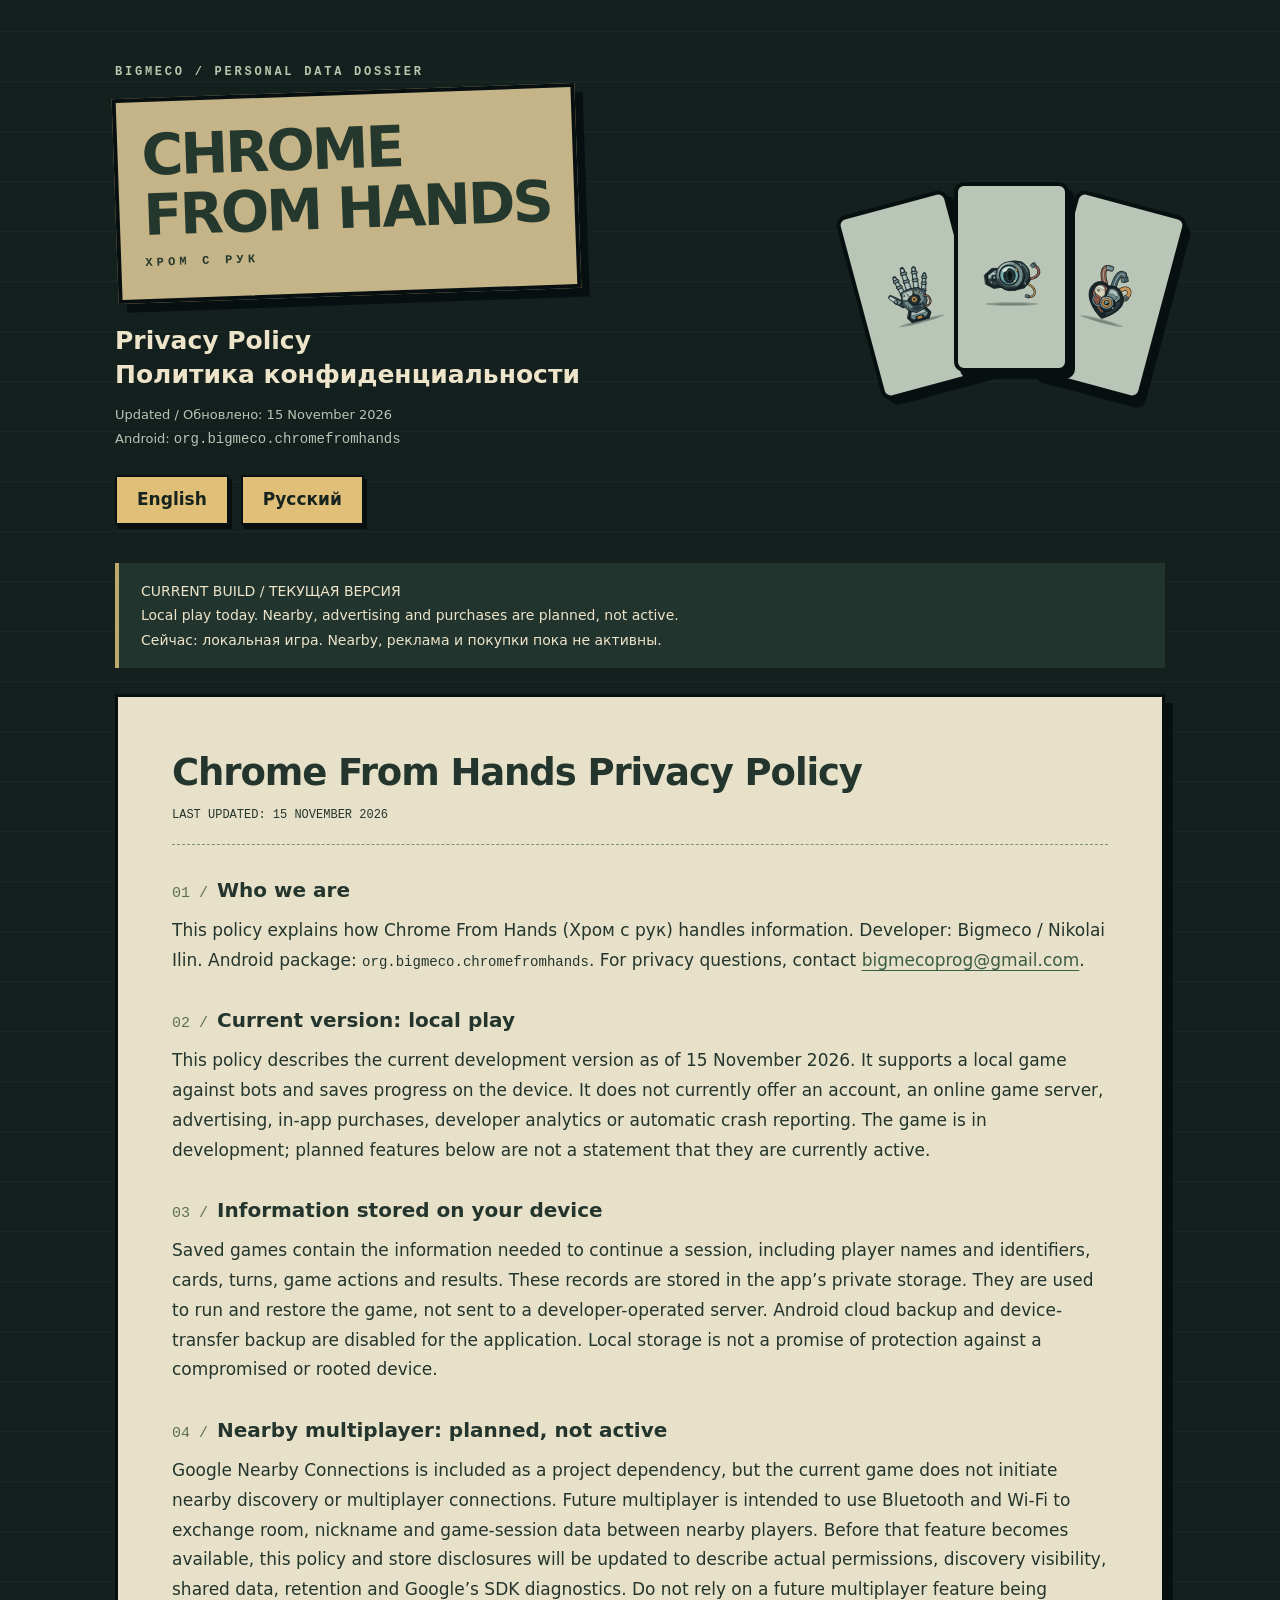
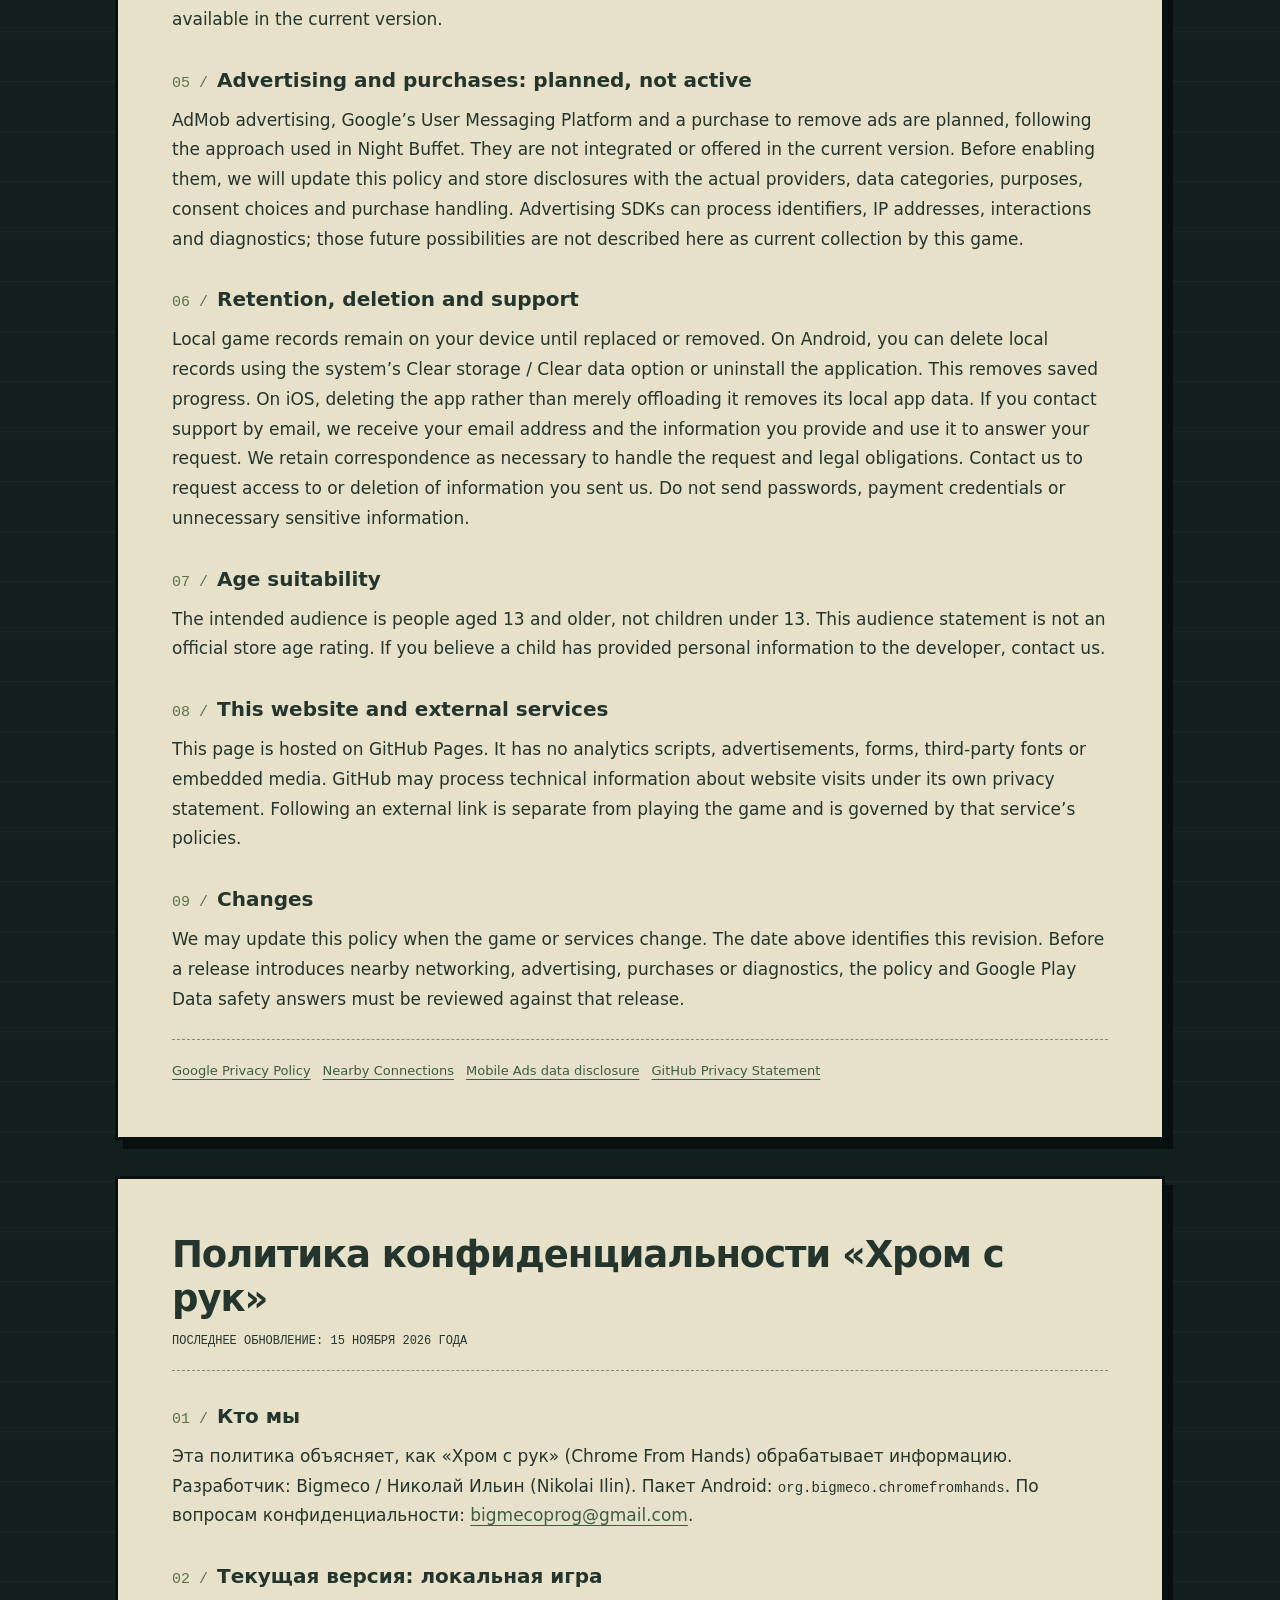
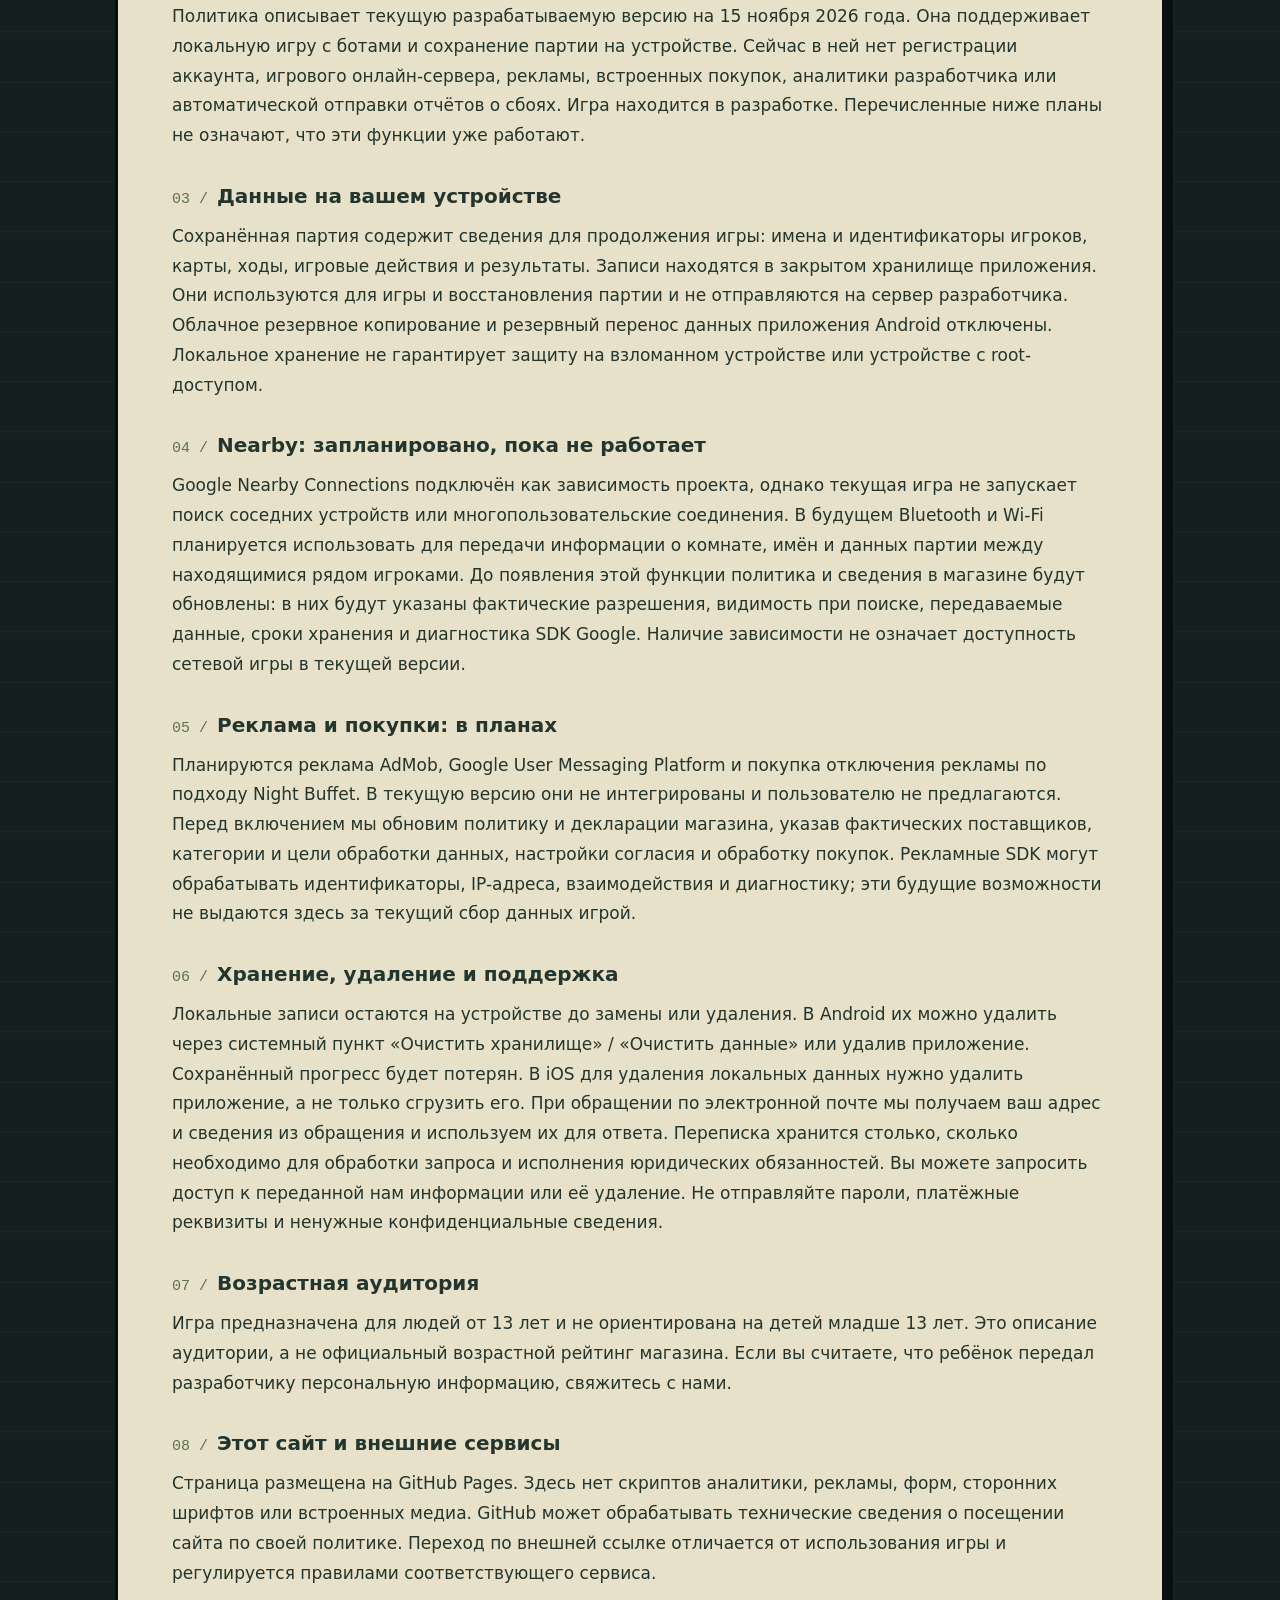
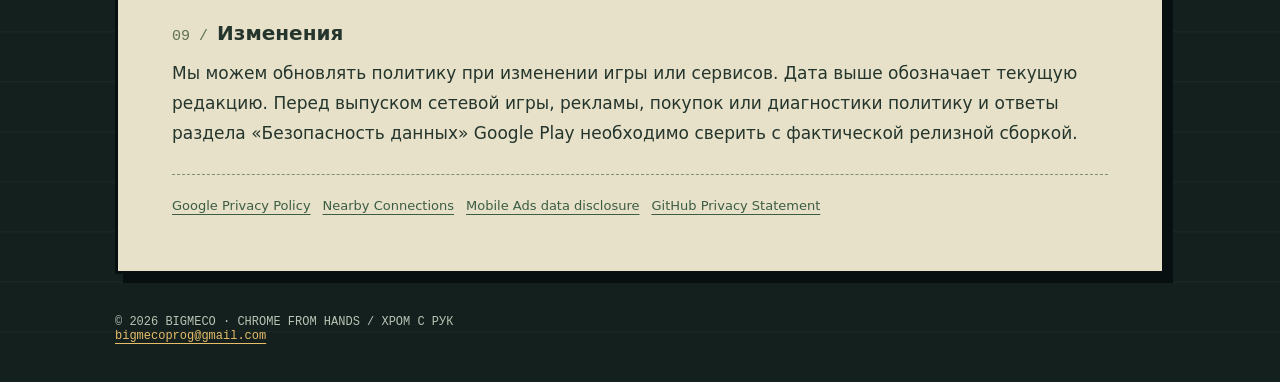
==== chrome-from-hands/index.html @ b14eed36 "Add Chrome From Hands bilingual privacy page for current local build" ====
<!doctype html><html lang="en"><meta charset="utf-8"><meta name="viewport" content="width=device-width, initial-scale=1"><title>Chrome From Hands · Privacy Policy</title><meta name="description" content="Privacy policy for Chrome From Hands / Хром с рук by Bigmeco. Local game data, planned services and privacy contact."><style>*{box-sizing:border-box}html{scroll-behavior:smooth}body{margin:0;background:#14201e;color:#ede4c9;font:17px/1.75 system-ui,sans-serif;background-image:repeating-linear-gradient(0deg,transparent 0 48px,#b8c6b209 49px 50px)}a{color:#e7bd69;text-underline-offset:4px}a:focus-visible{outline:3px solid #e7bd69;outline-offset:5px}header,main,footer{width:min(1050px,calc(100% - 40px));margin:auto}header{padding:65px 0 38px;display:grid;grid-template-columns:1fr 290px;gap:24px;align-items:center}.kicker{font:700 12px monospace;letter-spacing:.23em;color:#b8c7ad}.sign{display:inline-block;background:#c4b487;color:#25382d;border:4px solid #080f10;box-shadow:8px 9px 0 #080f10;transform:rotate(-2deg);padding:24px;margin:12px 0 28px}.sign strong{font-size:clamp(30px,5vw,57px);line-height:1.05;letter-spacing:-.05em;display:block}.sign span{font:700 12px monospace;letter-spacing:.35em}h1{font-size:25px;line-height:1.35;margin:0}header p{font-size:13px;color:#b9c3b5}.art{display:flex;align-items:center;height:230px}.art img{width:115px;height:190px;background:#b9c5b6;border:4px solid #080f10;border-radius:10px;padding:12px;box-shadow:6px 7px #080f10;margin-left:-18px}.art img:first-child{transform:rotate(-15deg)}.art img:nth-child(2){transform:translateY(-18px);z-index:1}.art img:last-child{transform:rotate(15deg)}nav{display:flex;gap:12px;margin-top:24px}nav a{background:#e0bf78;color:#17231e;border:2px solid #080f10;box-shadow:3px 4px #080f10;padding:8px 20px;text-decoration:none;font-weight:750;min-height:46px}.notice{border-left:4px solid #c0a96c;background:#22342e;padding:16px 22px;margin-bottom:26px;font-size:14px}article{background:#e8e1c9;color:#23352c;padding:clamp(24px,5vw,54px);border:3px solid #080f10;box-shadow:8px 9px #080f10;margin:0 0 36px;scroll-margin-top:24px;counter-reset:sec}article a{color:#3b5d43}h2{font-size:clamp(25px,4vw,37px);line-height:1.2;margin:0 0 12px;letter-spacing:-.03em}h3{font-size:20px;line-height:1.35;margin:32px 0 12px}h3:before{counter-increment:sec;content:counter(sec,decimal-leading-zero) ' / ';font:15px monospace;color:#5d714f}p{margin:12px 0}.date{font:12px monospace;text-transform:uppercase;border-bottom:1px dashed #809077;padding-bottom:22px}code{overflow-wrap:anywhere;font-size:14px}.links{margin:25px 0 0;padding-top:20px;border-top:1px dashed #809077;display:flex;gap:12px;flex-wrap:wrap;font-size:13px}footer{padding:5px 0 38px;font:12px monospace;color:#b9c3b5}.skip{position:absolute;top:-100px}.skip:focus{top:10px;background:#14201e;padding:12px;z-index:9}@media(max-width:700px){header{grid-template-columns:1fr;padding-top:28px;gap:0}.art{display:none}header,main,footer{width:calc(100% - 30px)}.sign{padding:20px;max-width:95%}.sign strong{font-size:36px}article{padding:25px 22px;box-shadow:5px 6px #080f10}body{font-size:16px}h1{font-size:22px}.notice{padding:15px}nav{margin-bottom:4px}}@media(prefers-reduced-motion:reduce){html{scroll-behavior:auto}}@media print{body,article{background:white;color:black}header{display:block}.art,nav,.skip,.notice{display:none}.sign{transform:none;box-shadow:none;background:white}article{box-shadow:none;border:0;padding:0}a{color:black}}</style><body><a class="skip" href="#en">Skip to policy / К политике</a><header><div><div class="kicker">BIGMECO / PERSONAL DATA DOSSIER</div><div class="sign"><strong>CHROME<br>FROM HANDS</strong><span>ХРОМ С РУК</span></div><h1>Privacy Policy<br><span lang="ru">Политика конфиденциальности</span></h1><p>Updated / Обновлено: 15 November 2026<br>Android: <code>org.bigmeco.chromefromhands</code></p><nav aria-label="Languages"><a href="#en" lang="en">English</a><a href="#ru" lang="ru">Русский</a></nav></div><div class="art" aria-hidden="true"><img src="assets/black_eyed.svg" alt=""><img src="assets/blue.svg" alt=""><img src="assets/red.svg" alt=""></div></header><main><aside class="notice">CURRENT BUILD / ТЕКУЩАЯ ВЕРСИЯ<br>Local play today. Nearby, advertising and purchases are planned, not active.<br><span lang="ru">Сейчас: локальная игра. Nearby, реклама и покупки пока не активны.</span></aside><article id="en" lang="en"><h2>Chrome From Hands Privacy Policy</h2><p class="date">Last updated: 15 November 2026</p><section><h3>Who we are</h3><p>This policy explains how Chrome From Hands (Хром с рук) handles information. Developer: Bigmeco / Nikolai Ilin. Android package: <code>org.bigmeco.chromefromhands</code>. For privacy questions, contact <a href="mailto:bigmecoprog@gmail.com">bigmecoprog@gmail.com</a>.</p></section><section><h3>Current version: local play</h3><p>This policy describes the current development version as of 15 November 2026. It supports a local game against bots and saves progress on the device. It does not currently offer an account, an online game server, advertising, in-app purchases, developer analytics or automatic crash reporting. The game is in development; planned features below are not a statement that they are currently active.</p></section><section><h3>Information stored on your device</h3><p>Saved games contain the information needed to continue a session, including player names and identifiers, cards, turns, game actions and results. These records are stored in the app’s private storage. They are used to run and restore the game, not sent to a developer-operated server. Android cloud backup and device-transfer backup are disabled for the application. Local storage is not a promise of protection against a compromised or rooted device.</p></section><section><h3>Nearby multiplayer: planned, not active</h3><p>Google Nearby Connections is included as a project dependency, but the current game does not initiate nearby discovery or multiplayer connections. Future multiplayer is intended to use Bluetooth and Wi-Fi to exchange room, nickname and game-session data between nearby players. Before that feature becomes available, this policy and store disclosures will be updated to describe actual permissions, discovery visibility, shared data, retention and Google’s SDK diagnostics. Do not rely on a future multiplayer feature being available in the current version.</p></section><section><h3>Advertising and purchases: planned, not active</h3><p>AdMob advertising, Google’s User Messaging Platform and a purchase to remove ads are planned, following the approach used in Night Buffet. They are not integrated or offered in the current version. Before enabling them, we will update this policy and store disclosures with the actual providers, data categories, purposes, consent choices and purchase handling. Advertising SDKs can process identifiers, IP addresses, interactions and diagnostics; those future possibilities are not described here as current collection by this game.</p></section><section><h3>Retention, deletion and support</h3><p>Local game records remain on your device until replaced or removed. On Android, you can delete local records using the system’s Clear storage / Clear data option or uninstall the application. This removes saved progress. On iOS, deleting the app rather than merely offloading it removes its local app data. If you contact support by email, we receive your email address and the information you provide and use it to answer your request. We retain correspondence as necessary to handle the request and legal obligations. Contact us to request access to or deletion of information you sent us. Do not send passwords, payment credentials or unnecessary sensitive information.</p></section><section><h3>Age suitability</h3><p>The intended audience is people aged 13 and older, not children under 13. This audience statement is not an official store age rating. If you believe a child has provided personal information to the developer, contact us.</p></section><section><h3>This website and external services</h3><p>This page is hosted on GitHub Pages. It has no analytics scripts, advertisements, forms, third-party fonts or embedded media. GitHub may process technical information about website visits under its own privacy statement. Following an external link is separate from playing the game and is governed by that service’s policies.</p></section><section><h3>Changes</h3><p>We may update this policy when the game or services change. The date above identifies this revision. Before a release introduces nearby networking, advertising, purchases or diagnostics, the policy and Google Play Data safety answers must be reviewed against that release.</p></section><div class="links"><a href="https://policies.google.com/privacy">Google Privacy Policy</a><a href="https://developers.google.com/nearby/connections/overview">Nearby Connections</a><a href="https://developers.google.com/admob/android/privacy/play-data-disclosure">Mobile Ads data disclosure</a><a href="https://docs.github.com/en/site-policy/privacy-policies/github-general-privacy-statement">GitHub Privacy Statement</a></div></article><article id="ru" lang="ru"><h2>Политика конфиденциальности «Хром с рук»</h2><p class="date">Последнее обновление: 15 ноября 2026 года</p><section><h3>Кто мы</h3><p>Эта политика объясняет, как «Хром с рук» (Chrome From Hands) обрабатывает информацию. Разработчик: Bigmeco / Николай Ильин (Nikolai Ilin). Пакет Android: <code>org.bigmeco.chromefromhands</code>. По вопросам конфиденциальности: <a href="mailto:bigmecoprog@gmail.com">bigmecoprog@gmail.com</a>.</p></section><section><h3>Текущая версия: локальная игра</h3><p>Политика описывает текущую разрабатываемую версию на 15 ноября 2026 года. Она поддерживает локальную игру с ботами и сохранение партии на устройстве. Сейчас в ней нет регистрации аккаунта, игрового онлайн-сервера, рекламы, встроенных покупок, аналитики разработчика или автоматической отправки отчётов о сбоях. Игра находится в разработке. Перечисленные ниже планы не означают, что эти функции уже работают.</p></section><section><h3>Данные на вашем устройстве</h3><p>Сохранённая партия содержит сведения для продолжения игры: имена и идентификаторы игроков, карты, ходы, игровые действия и результаты. Записи находятся в закрытом хранилище приложения. Они используются для игры и восстановления партии и не отправляются на сервер разработчика. Облачное резервное копирование и резервный перенос данных приложения Android отключены. Локальное хранение не гарантирует защиту на взломанном устройстве или устройстве с root-доступом.</p></section><section><h3>Nearby: запланировано, пока не работает</h3><p>Google Nearby Connections подключён как зависимость проекта, однако текущая игра не запускает поиск соседних устройств или многопользовательские соединения. В будущем Bluetooth и Wi-Fi планируется использовать для передачи информации о комнате, имён и данных партии между находящимися рядом игроками. До появления этой функции политика и сведения в магазине будут обновлены: в них будут указаны фактические разрешения, видимость при поиске, передаваемые данные, сроки хранения и диагностика SDK Google. Наличие зависимости не означает доступность сетевой игры в текущей версии.</p></section><section><h3>Реклама и покупки: в планах</h3><p>Планируются реклама AdMob, Google User Messaging Platform и покупка отключения рекламы по подходу Night Buffet. В текущую версию они не интегрированы и пользователю не предлагаются. Перед включением мы обновим политику и декларации магазина, указав фактических поставщиков, категории и цели обработки данных, настройки согласия и обработку покупок. Рекламные SDK могут обрабатывать идентификаторы, IP-адреса, взаимодействия и диагностику; эти будущие возможности не выдаются здесь за текущий сбор данных игрой.</p></section><section><h3>Хранение, удаление и поддержка</h3><p>Локальные записи остаются на устройстве до замены или удаления. В Android их можно удалить через системный пункт «Очистить хранилище» / «Очистить данные» или удалив приложение. Сохранённый прогресс будет потерян. В iOS для удаления локальных данных нужно удалить приложение, а не только сгрузить его. При обращении по электронной почте мы получаем ваш адрес и сведения из обращения и используем их для ответа. Переписка хранится столько, сколько необходимо для обработки запроса и исполнения юридических обязанностей. Вы можете запросить доступ к переданной нам информации или её удаление. Не отправляйте пароли, платёжные реквизиты и ненужные конфиденциальные сведения.</p></section><section><h3>Возрастная аудитория</h3><p>Игра предназначена для людей от 13 лет и не ориентирована на детей младше 13 лет. Это описание аудитории, а не официальный возрастной рейтинг магазина. Если вы считаете, что ребёнок передал разработчику персональную информацию, свяжитесь с нами.</p></section><section><h3>Этот сайт и внешние сервисы</h3><p>Страница размещена на GitHub Pages. Здесь нет скриптов аналитики, рекламы, форм, сторонних шрифтов или встроенных медиа. GitHub может обрабатывать технические сведения о посещении сайта по своей политике. Переход по внешней ссылке отличается от использования игры и регулируется правилами соответствующего сервиса.</p></section><section><h3>Изменения</h3><p>Мы можем обновлять политику при изменении игры или сервисов. Дата выше обозначает текущую редакцию. Перед выпуском сетевой игры, рекламы, покупок или диагностики политику и ответы раздела «Безопасность данных» Google Play необходимо сверить с фактической релизной сборкой.</p></section><div class="links"><a href="https://policies.google.com/privacy">Google Privacy Policy</a><a href="https://developers.google.com/nearby/connections/overview">Nearby Connections</a><a href="https://developers.google.com/admob/android/privacy/play-data-disclosure">Mobile Ads data disclosure</a><a href="https://docs.github.com/en/site-policy/privacy-policies/github-general-privacy-statement">GitHub Privacy Statement</a></div></article></main><footer>© 2026 BIGMECO · CHROME FROM HANDS / ХРОМ С РУК<br><a href="mailto:bigmecoprog@gmail.com">bigmecoprog@gmail.com</a></footer></body></html>
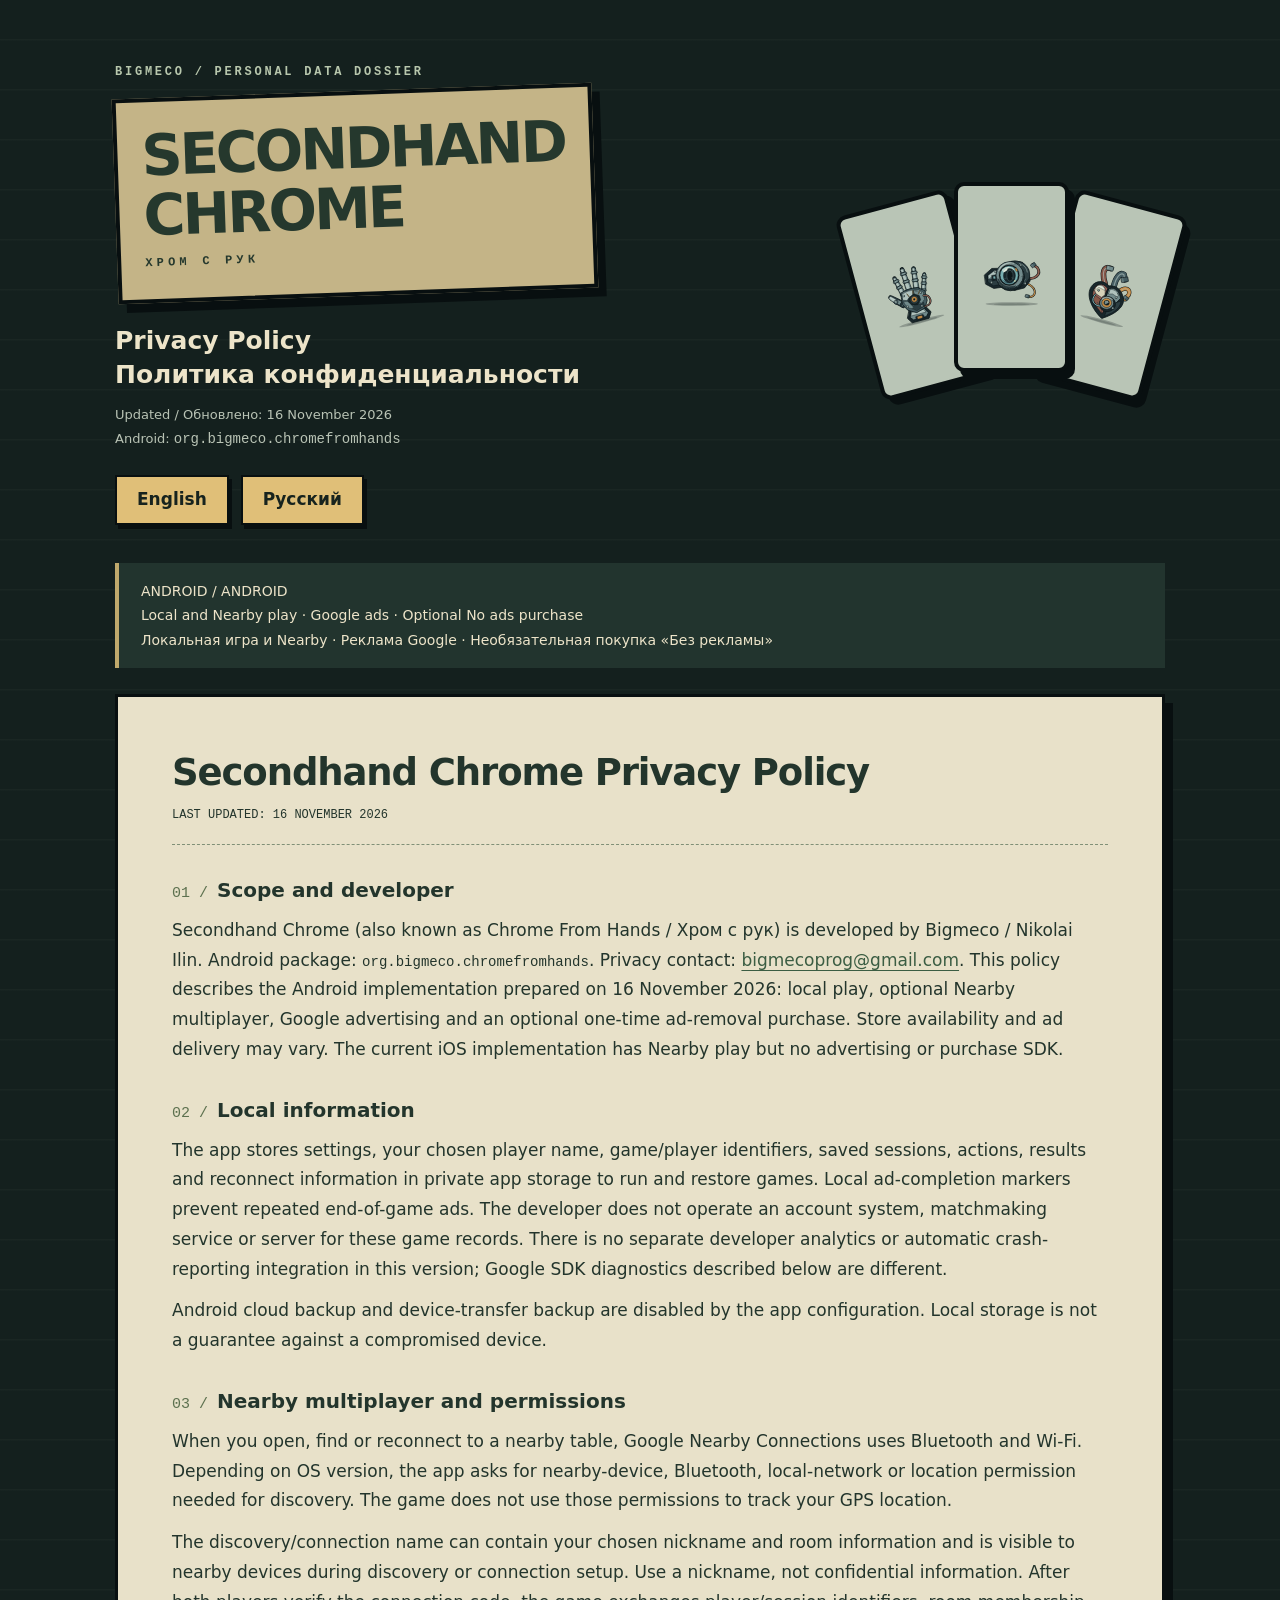
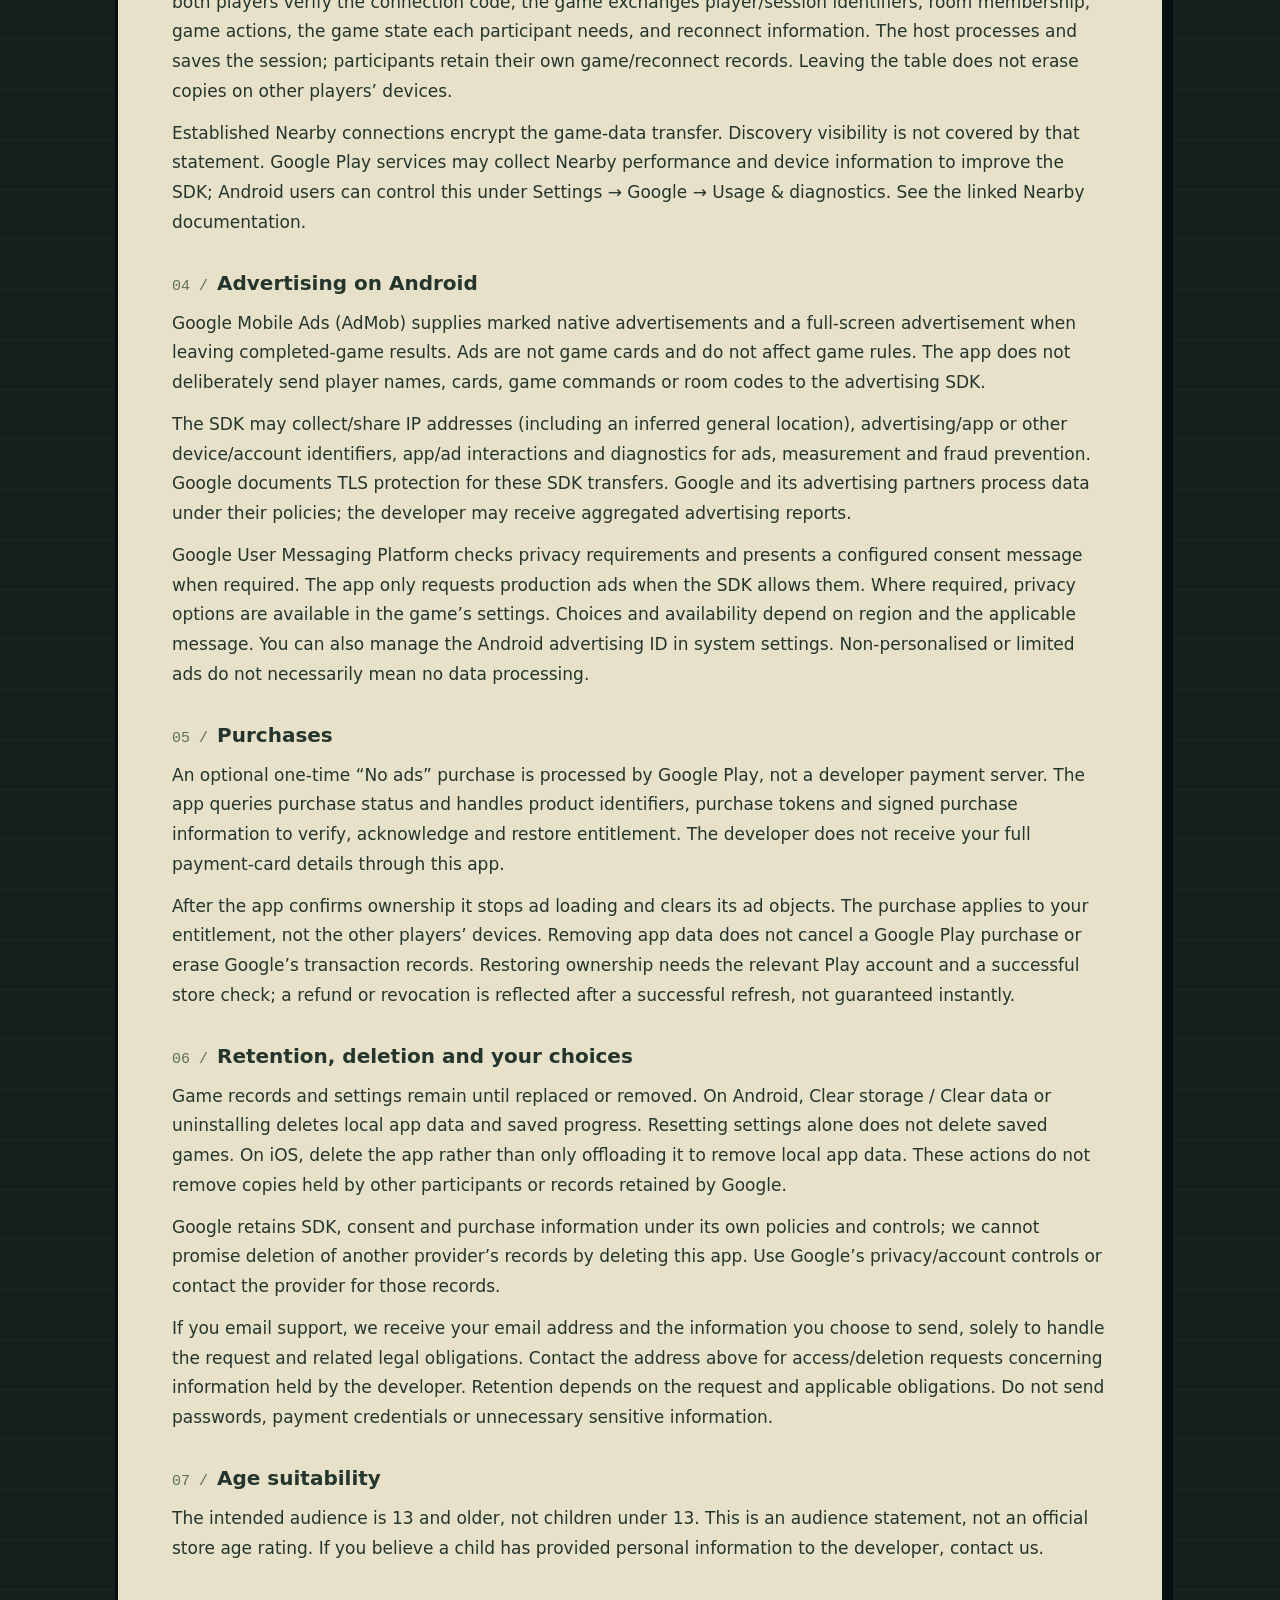
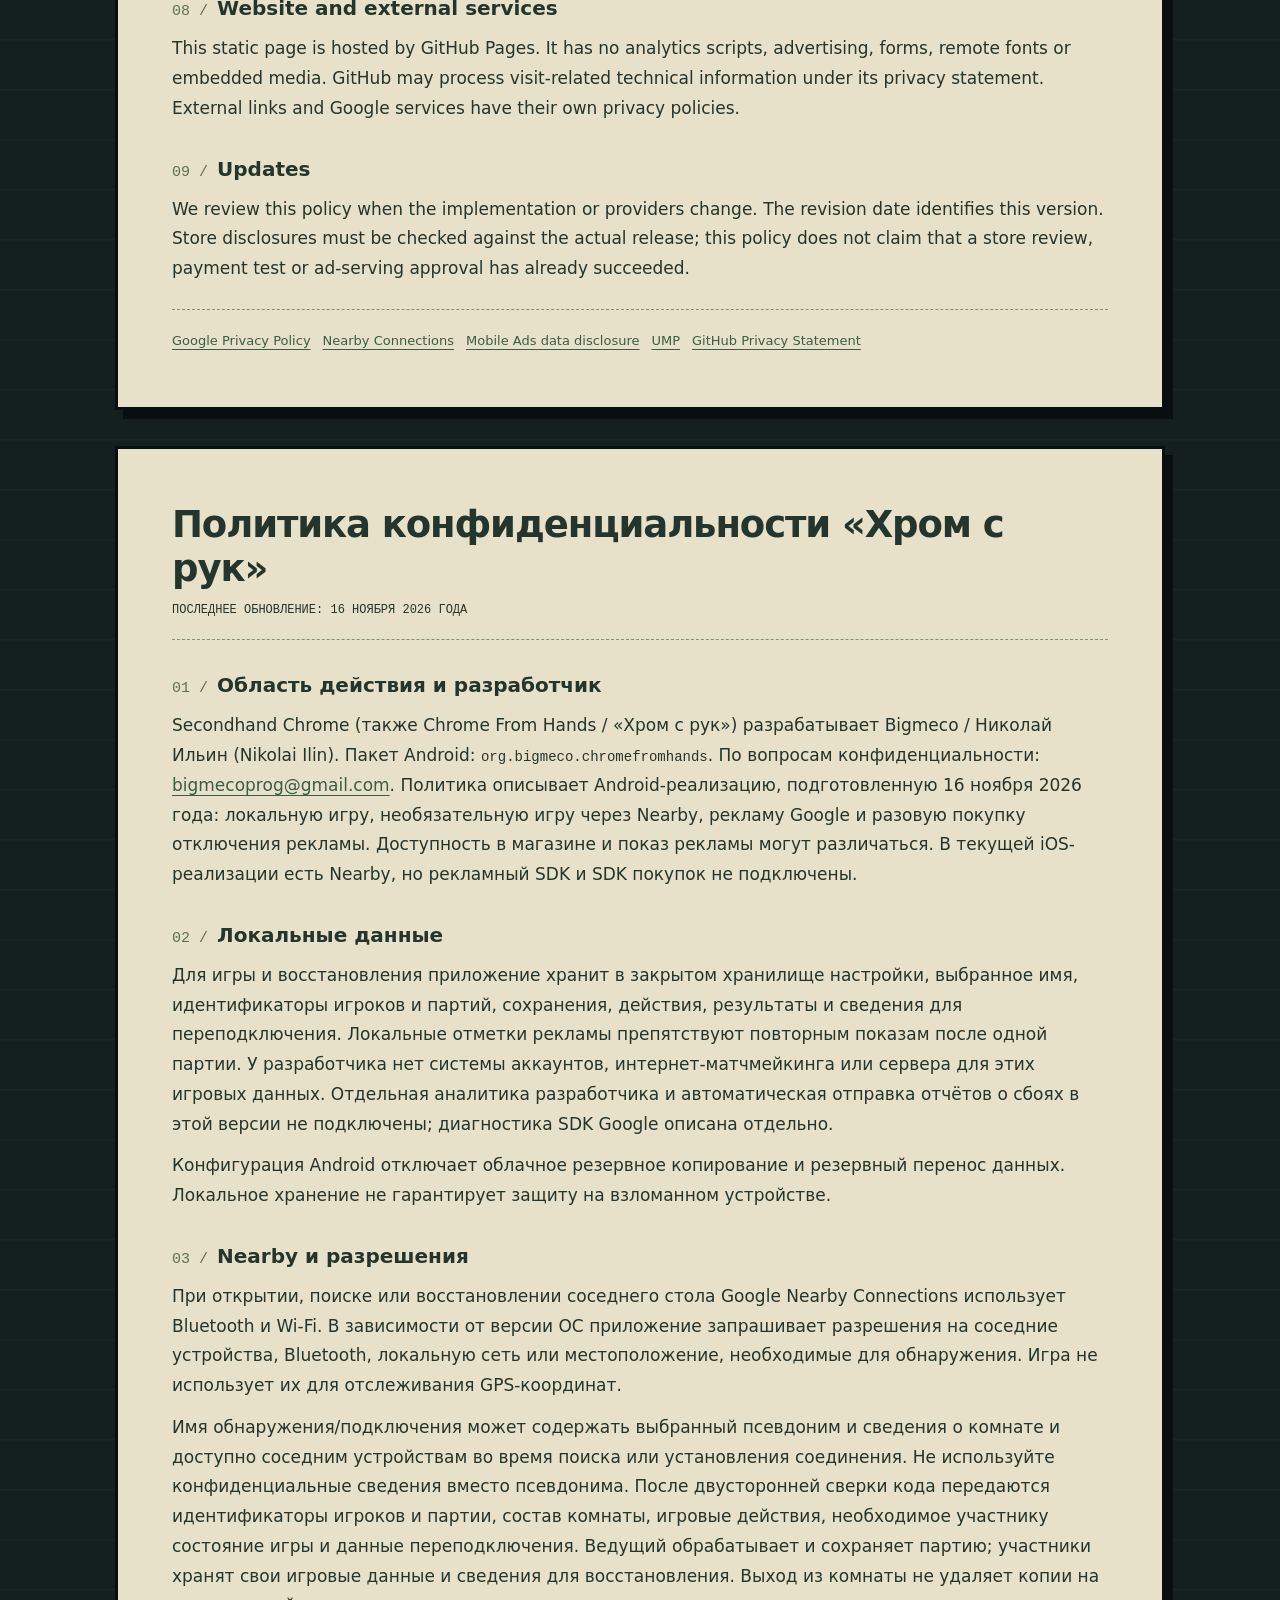
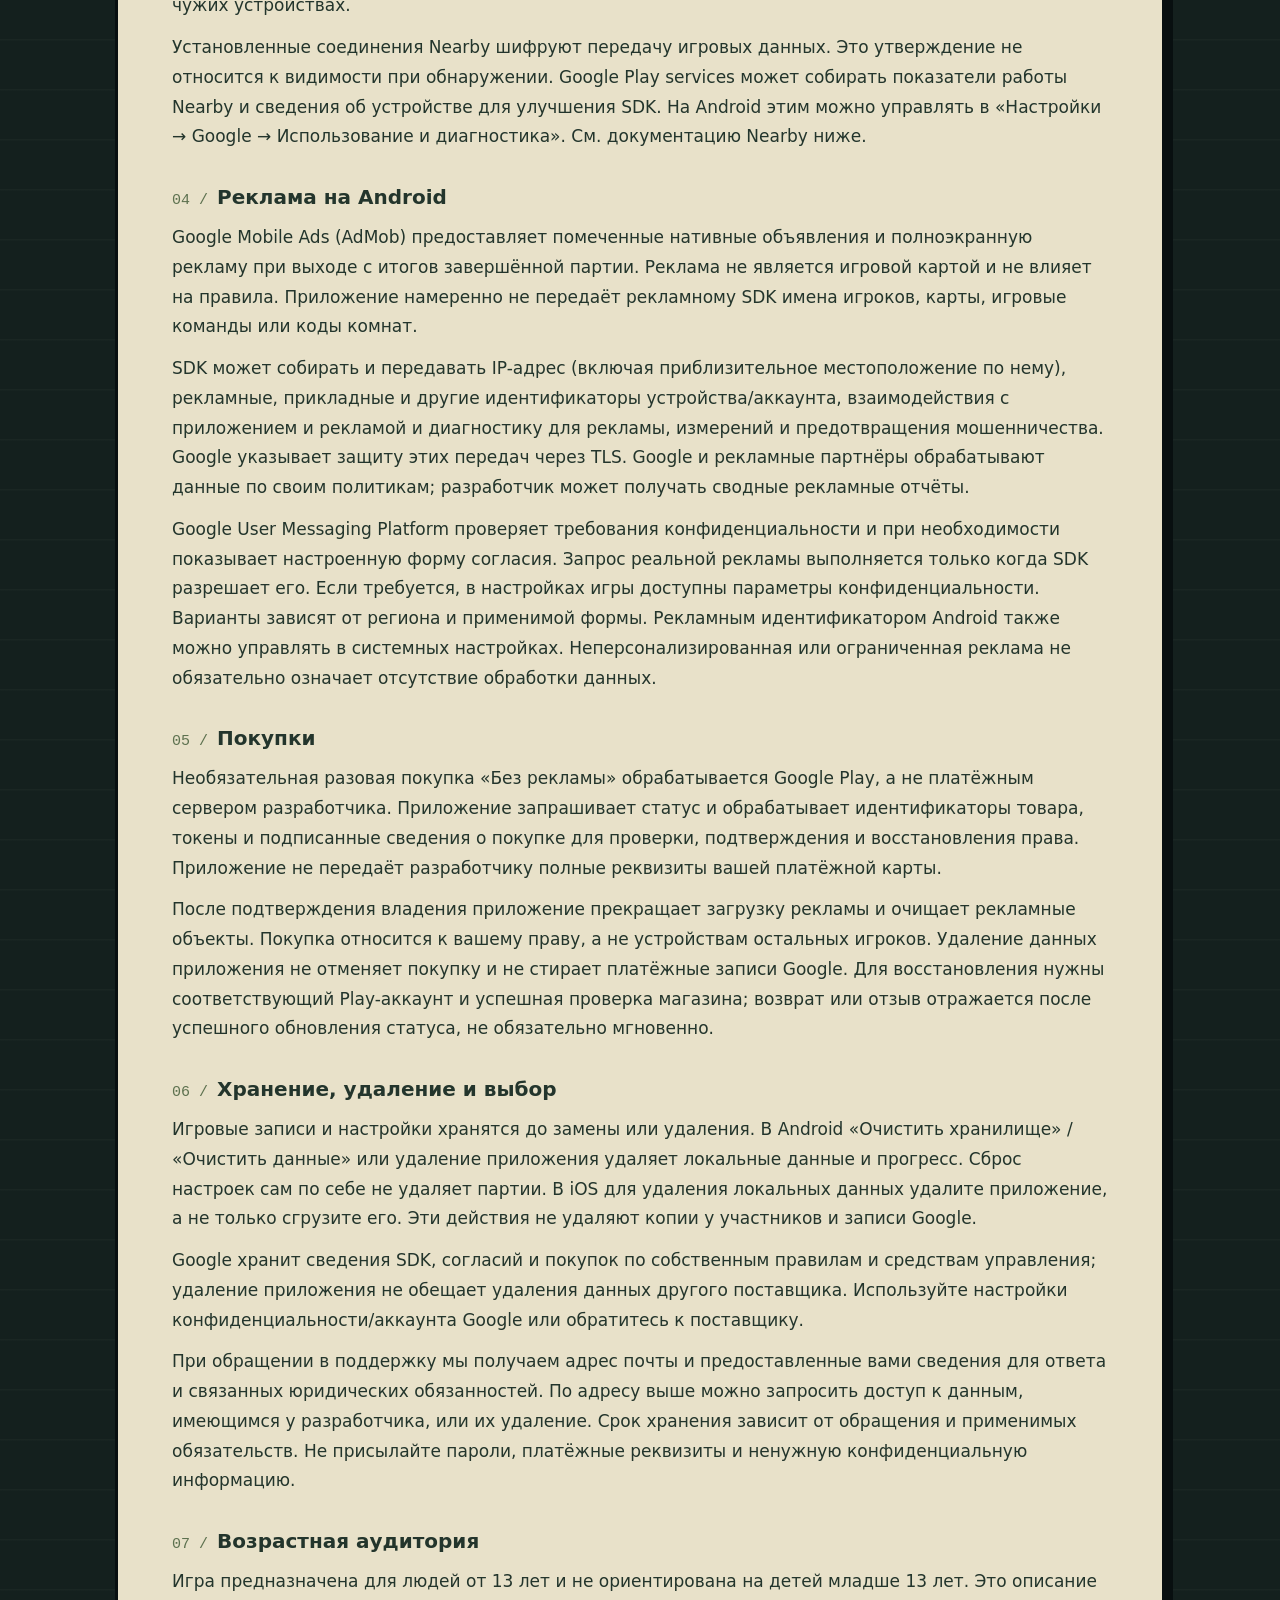
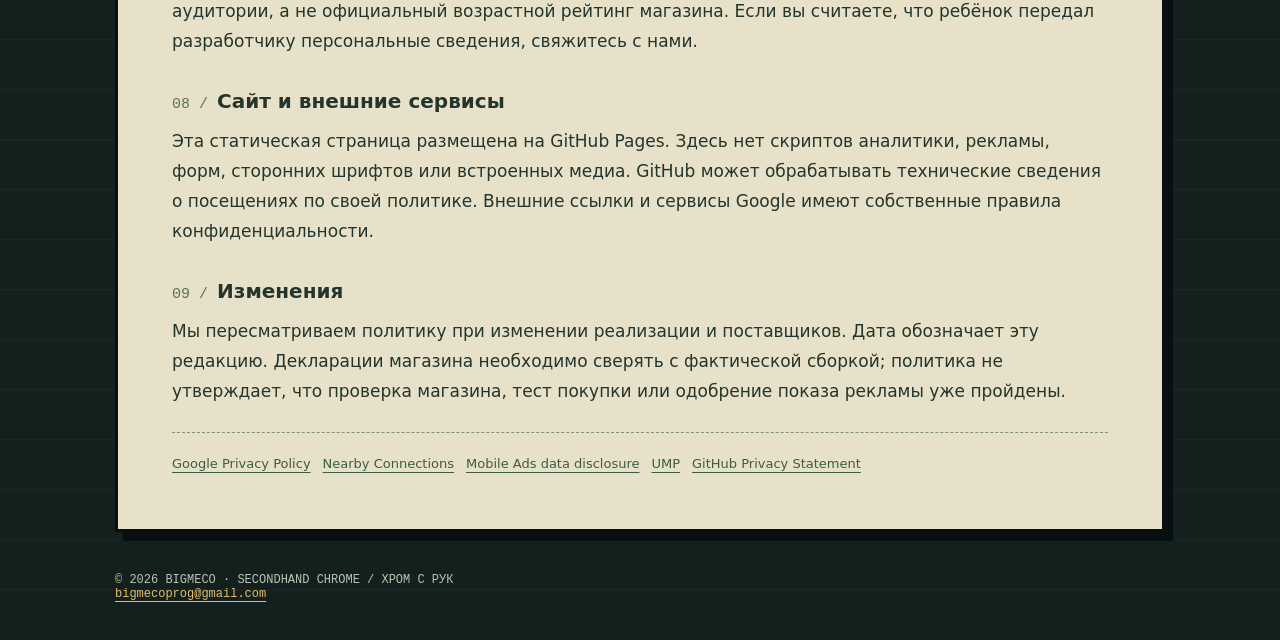
==== commit 3faa9658: "Update Secondhand Chrome privacy policy for Nearby, Ads and Play Billing" ====
--- a/chrome-from-hands/index.html
+++ b/chrome-from-hands/index.html
@@ -1 +1 @@
-<!doctype html><html lang="en"><meta charset="utf-8"><meta name="viewport" content="width=device-width, initial-scale=1"><title>Chrome From Hands · Privacy Policy</title><meta name="description" content="Privacy policy for Chrome From Hands / Хром с рук by Bigmeco. Local game data, planned services and privacy contact."><style>*{box-sizing:border-box}html{scroll-behavior:smooth}body{margin:0;background:#14201e;color:#ede4c9;font:17px/1.75 system-ui,sans-serif;background-image:repeating-linear-gradient(0deg,transparent 0 48px,#b8c6b209 49px 50px)}a{color:#e7bd69;text-underline-offset:4px}a:focus-visible{outline:3px solid #e7bd69;outline-offset:5px}header,main,footer{width:min(1050px,calc(100% - 40px));margin:auto}header{padding:65px 0 38px;display:grid;grid-template-columns:1fr 290px;gap:24px;align-items:center}.kicker{font:700 12px monospace;letter-spacing:.23em;color:#b8c7ad}.sign{display:inline-block;background:#c4b487;color:#25382d;border:4px solid #080f10;box-shadow:8px 9px 0 #080f10;transform:rotate(-2deg);padding:24px;margin:12px 0 28px}.sign strong{font-size:clamp(30px,5vw,57px);line-height:1.05;letter-spacing:-.05em;display:block}.sign span{font:700 12px monospace;letter-spacing:.35em}h1{font-size:25px;line-height:1.35;margin:0}header p{font-size:13px;color:#b9c3b5}.art{display:flex;align-items:center;height:230px}.art img{width:115px;height:190px;background:#b9c5b6;border:4px solid #080f10;border-radius:10px;padding:12px;box-shadow:6px 7px #080f10;margin-left:-18px}.art img:first-child{transform:rotate(-15deg)}.art img:nth-child(2){transform:translateY(-18px);z-index:1}.art img:last-child{transform:rotate(15deg)}nav{display:flex;gap:12px;margin-top:24px}nav a{background:#e0bf78;color:#17231e;border:2px solid #080f10;box-shadow:3px 4px #080f10;padding:8px 20px;text-decoration:none;font-weight:750;min-height:46px}.notice{border-left:4px solid #c0a96c;background:#22342e;padding:16px 22px;margin-bottom:26px;font-size:14px}article{background:#e8e1c9;color:#23352c;padding:clamp(24px,5vw,54px);border:3px solid #080f10;box-shadow:8px 9px #080f10;margin:0 0 36px;scroll-margin-top:24px;counter-reset:sec}article a{color:#3b5d43}h2{font-size:clamp(25px,4vw,37px);line-height:1.2;margin:0 0 12px;letter-spacing:-.03em}h3{font-size:20px;line-height:1.35;margin:32px 0 12px}h3:before{counter-increment:sec;content:counter(sec,decimal-leading-zero) ' / ';font:15px monospace;color:#5d714f}p{margin:12px 0}.date{font:12px monospace;text-transform:uppercase;border-bottom:1px dashed #809077;padding-bottom:22px}code{overflow-wrap:anywhere;font-size:14px}.links{margin:25px 0 0;padding-top:20px;border-top:1px dashed #809077;display:flex;gap:12px;flex-wrap:wrap;font-size:13px}footer{padding:5px 0 38px;font:12px monospace;color:#b9c3b5}.skip{position:absolute;top:-100px}.skip:focus{top:10px;background:#14201e;padding:12px;z-index:9}@media(max-width:700px){header{grid-template-columns:1fr;padding-top:28px;gap:0}.art{display:none}header,main,footer{width:calc(100% - 30px)}.sign{padding:20px;max-width:95%}.sign strong{font-size:36px}article{padding:25px 22px;box-shadow:5px 6px #080f10}body{font-size:16px}h1{font-size:22px}.notice{padding:15px}nav{margin-bottom:4px}}@media(prefers-reduced-motion:reduce){html{scroll-behavior:auto}}@media print{body,article{background:white;color:black}header{display:block}.art,nav,.skip,.notice{display:none}.sign{transform:none;box-shadow:none;background:white}article{box-shadow:none;border:0;padding:0}a{color:black}}</style><body><a class="skip" href="#en">Skip to policy / К политике</a><header><div><div class="kicker">BIGMECO / PERSONAL DATA DOSSIER</div><div class="sign"><strong>CHROME<br>FROM HANDS</strong><span>ХРОМ С РУК</span></div><h1>Privacy Policy<br><span lang="ru">Политика конфиденциальности</span></h1><p>Updated / Обновлено: 15 November 2026<br>Android: <code>org.bigmeco.chromefromhands</code></p><nav aria-label="Languages"><a href="#en" lang="en">English</a><a href="#ru" lang="ru">Русский</a></nav></div><div class="art" aria-hidden="true"><img src="assets/black_eyed.svg" alt=""><img src="assets/blue.svg" alt=""><img src="assets/red.svg" alt=""></div></header><main><aside class="notice">CURRENT BUILD / ТЕКУЩАЯ ВЕРСИЯ<br>Local play today. Nearby, advertising and purchases are planned, not active.<br><span lang="ru">Сейчас: локальная игра. Nearby, реклама и покупки пока не активны.</span></aside><article id="en" lang="en"><h2>Chrome From Hands Privacy Policy</h2><p class="date">Last updated: 15 November 2026</p><section><h3>Who we are</h3><p>This policy explains how Chrome From Hands (Хром с рук) handles information. Developer: Bigmeco / Nikolai Ilin. Android package: <code>org.bigmeco.chromefromhands</code>. For privacy questions, contact <a href="mailto:bigmecoprog@gmail.com">bigmecoprog@gmail.com</a>.</p></section><section><h3>Current version: local play</h3><p>This policy describes the current development version as of 15 November 2026. It supports a local game against bots and saves progress on the device. It does not currently offer an account, an online game server, advertising, in-app purchases, developer analytics or automatic crash reporting. The game is in development; planned features below are not a statement that they are currently active.</p></section><section><h3>Information stored on your device</h3><p>Saved games contain the information needed to continue a session, including player names and identifiers, cards, turns, game actions and results. These records are stored in the app’s private storage. They are used to run and restore the game, not sent to a developer-operated server. Android cloud backup and device-transfer backup are disabled for the application. Local storage is not a promise of protection against a compromised or rooted device.</p></section><section><h3>Nearby multiplayer: planned, not active</h3><p>Google Nearby Connections is included as a project dependency, but the current game does not initiate nearby discovery or multiplayer connections. Future multiplayer is intended to use Bluetooth and Wi-Fi to exchange room, nickname and game-session data between nearby players. Before that feature becomes available, this policy and store disclosures will be updated to describe actual permissions, discovery visibility, shared data, retention and Google’s SDK diagnostics. Do not rely on a future multiplayer feature being available in the current version.</p></section><section><h3>Advertising and purchases: planned, not active</h3><p>AdMob advertising, Google’s User Messaging Platform and a purchase to remove ads are planned, following the approach used in Night Buffet. They are not integrated or offered in the current version. Before enabling them, we will update this policy and store disclosures with the actual providers, data categories, purposes, consent choices and purchase handling. Advertising SDKs can process identifiers, IP addresses, interactions and diagnostics; those future possibilities are not described here as current collection by this game.</p></section><section><h3>Retention, deletion and support</h3><p>Local game records remain on your device until replaced or removed. On Android, you can delete local records using the system’s Clear storage / Clear data option or uninstall the application. This removes saved progress. On iOS, deleting the app rather than merely offloading it removes its local app data. If you contact support by email, we receive your email address and the information you provide and use it to answer your request. We retain correspondence as necessary to handle the request and legal obligations. Contact us to request access to or deletion of information you sent us. Do not send passwords, payment credentials or unnecessary sensitive information.</p></section><section><h3>Age suitability</h3><p>The intended audience is people aged 13 and older, not children under 13. This audience statement is not an official store age rating. If you believe a child has provided personal information to the developer, contact us.</p></section><section><h3>This website and external services</h3><p>This page is hosted on GitHub Pages. It has no analytics scripts, advertisements, forms, third-party fonts or embedded media. GitHub may process technical information about website visits under its own privacy statement. Following an external link is separate from playing the game and is governed by that service’s policies.</p></section><section><h3>Changes</h3><p>We may update this policy when the game or services change. The date above identifies this revision. Before a release introduces nearby networking, advertising, purchases or diagnostics, the policy and Google Play Data safety answers must be reviewed against that release.</p></section><div class="links"><a href="https://policies.google.com/privacy">Google Privacy Policy</a><a href="https://developers.google.com/nearby/connections/overview">Nearby Connections</a><a href="https://developers.google.com/admob/android/privacy/play-data-disclosure">Mobile Ads data disclosure</a><a href="https://docs.github.com/en/site-policy/privacy-policies/github-general-privacy-statement">GitHub Privacy Statement</a></div></article><article id="ru" lang="ru"><h2>Политика конфиденциальности «Хром с рук»</h2><p class="date">Последнее обновление: 15 ноября 2026 года</p><section><h3>Кто мы</h3><p>Эта политика объясняет, как «Хром с рук» (Chrome From Hands) обрабатывает информацию. Разработчик: Bigmeco / Николай Ильин (Nikolai Ilin). Пакет Android: <code>org.bigmeco.chromefromhands</code>. По вопросам конфиденциальности: <a href="mailto:bigmecoprog@gmail.com">bigmecoprog@gmail.com</a>.</p></section><section><h3>Текущая версия: локальная игра</h3><p>Политика описывает текущую разрабатываемую версию на 15 ноября 2026 года. Она поддерживает локальную игру с ботами и сохранение партии на устройстве. Сейчас в ней нет регистрации аккаунта, игрового онлайн-сервера, рекламы, встроенных покупок, аналитики разработчика или автоматической отправки отчётов о сбоях. Игра находится в разработке. Перечисленные ниже планы не означают, что эти функции уже работают.</p></section><section><h3>Данные на вашем устройстве</h3><p>Сохранённая партия содержит сведения для продолжения игры: имена и идентификаторы игроков, карты, ходы, игровые действия и результаты. Записи находятся в закрытом хранилище приложения. Они используются для игры и восстановления партии и не отправляются на сервер разработчика. Облачное резервное копирование и резервный перенос данных приложения Android отключены. Локальное хранение не гарантирует защиту на взломанном устройстве или устройстве с root-доступом.</p></section><section><h3>Nearby: запланировано, пока не работает</h3><p>Google Nearby Connections подключён как зависимость проекта, однако текущая игра не запускает поиск соседних устройств или многопользовательские соединения. В будущем Bluetooth и Wi-Fi планируется использовать для передачи информации о комнате, имён и данных партии между находящимися рядом игроками. До появления этой функции политика и сведения в магазине будут обновлены: в них будут указаны фактические разрешения, видимость при поиске, передаваемые данные, сроки хранения и диагностика SDK Google. Наличие зависимости не означает доступность сетевой игры в текущей версии.</p></section><section><h3>Реклама и покупки: в планах</h3><p>Планируются реклама AdMob, Google User Messaging Platform и покупка отключения рекламы по подходу Night Buffet. В текущую версию они не интегрированы и пользователю не предлагаются. Перед включением мы обновим политику и декларации магазина, указав фактических поставщиков, категории и цели обработки данных, настройки согласия и обработку покупок. Рекламные SDK могут обрабатывать идентификаторы, IP-адреса, взаимодействия и диагностику; эти будущие возможности не выдаются здесь за текущий сбор данных игрой.</p></section><section><h3>Хранение, удаление и поддержка</h3><p>Локальные записи остаются на устройстве до замены или удаления. В Android их можно удалить через системный пункт «Очистить хранилище» / «Очистить данные» или удалив приложение. Сохранённый прогресс будет потерян. В iOS для удаления локальных данных нужно удалить приложение, а не только сгрузить его. При обращении по электронной почте мы получаем ваш адрес и сведения из обращения и используем их для ответа. Переписка хранится столько, сколько необходимо для обработки запроса и исполнения юридических обязанностей. Вы можете запросить доступ к переданной нам информации или её удаление. Не отправляйте пароли, платёжные реквизиты и ненужные конфиденциальные сведения.</p></section><section><h3>Возрастная аудитория</h3><p>Игра предназначена для людей от 13 лет и не ориентирована на детей младше 13 лет. Это описание аудитории, а не официальный возрастной рейтинг магазина. Если вы считаете, что ребёнок передал разработчику персональную информацию, свяжитесь с нами.</p></section><section><h3>Этот сайт и внешние сервисы</h3><p>Страница размещена на GitHub Pages. Здесь нет скриптов аналитики, рекламы, форм, сторонних шрифтов или встроенных медиа. GitHub может обрабатывать технические сведения о посещении сайта по своей политике. Переход по внешней ссылке отличается от использования игры и регулируется правилами соответствующего сервиса.</p></section><section><h3>Изменения</h3><p>Мы можем обновлять политику при изменении игры или сервисов. Дата выше обозначает текущую редакцию. Перед выпуском сетевой игры, рекламы, покупок или диагностики политику и ответы раздела «Безопасность данных» Google Play необходимо сверить с фактической релизной сборкой.</p></section><div class="links"><a href="https://policies.google.com/privacy">Google Privacy Policy</a><a href="https://developers.google.com/nearby/connections/overview">Nearby Connections</a><a href="https://developers.google.com/admob/android/privacy/play-data-disclosure">Mobile Ads data disclosure</a><a href="https://docs.github.com/en/site-policy/privacy-policies/github-general-privacy-statement">GitHub Privacy Statement</a></div></article></main><footer>© 2026 BIGMECO · CHROME FROM HANDS / ХРОМ С РУК<br><a href="mailto:bigmecoprog@gmail.com">bigmecoprog@gmail.com</a></footer></body></html>+<!doctype html><html lang="en"><meta charset="utf-8"><meta name="viewport" content="width=device-width, initial-scale=1"><title>Secondhand Chrome · Privacy Policy</title><meta name="description" content="Privacy policy for Chrome From Hands / Хром с рук by Bigmeco. Local and Nearby play, Google ads, purchases and privacy choices."><style>*{box-sizing:border-box}html{scroll-behavior:smooth}body{margin:0;background:#14201e;color:#ede4c9;font:17px/1.75 system-ui,sans-serif;background-image:repeating-linear-gradient(0deg,transparent 0 48px,#b8c6b209 49px 50px)}a{color:#e7bd69;text-underline-offset:4px}a:focus-visible{outline:3px solid #e7bd69;outline-offset:5px}header,main,footer{width:min(1050px,calc(100% - 40px));margin:auto}header{padding:65px 0 38px;display:grid;grid-template-columns:1fr 290px;gap:24px;align-items:center}.kicker{font:700 12px monospace;letter-spacing:.23em;color:#b8c7ad}.sign{display:inline-block;background:#c4b487;color:#25382d;border:4px solid #080f10;box-shadow:8px 9px 0 #080f10;transform:rotate(-2deg);padding:24px;margin:12px 0 28px}.sign strong{font-size:clamp(30px,5vw,57px);line-height:1.05;letter-spacing:-.05em;display:block}.sign span{font:700 12px monospace;letter-spacing:.35em}h1{font-size:25px;line-height:1.35;margin:0}header p{font-size:13px;color:#b9c3b5}.art{display:flex;align-items:center;height:230px}.art img{width:115px;height:190px;background:#b9c5b6;border:4px solid #080f10;border-radius:10px;padding:12px;box-shadow:6px 7px #080f10;margin-left:-18px}.art img:first-child{transform:rotate(-15deg)}.art img:nth-child(2){transform:translateY(-18px);z-index:1}.art img:last-child{transform:rotate(15deg)}nav{display:flex;gap:12px;margin-top:24px}nav a{background:#e0bf78;color:#17231e;border:2px solid #080f10;box-shadow:3px 4px #080f10;padding:8px 20px;text-decoration:none;font-weight:750;min-height:46px}.notice{border-left:4px solid #c0a96c;background:#22342e;padding:16px 22px;margin-bottom:26px;font-size:14px}article{background:#e8e1c9;color:#23352c;padding:clamp(24px,5vw,54px);border:3px solid #080f10;box-shadow:8px 9px #080f10;margin:0 0 36px;scroll-margin-top:24px;counter-reset:sec}article a{color:#3b5d43}h2{font-size:clamp(25px,4vw,37px);line-height:1.2;margin:0 0 12px;letter-spacing:-.03em}h3{font-size:20px;line-height:1.35;margin:32px 0 12px}h3:before{counter-increment:sec;content:counter(sec,decimal-leading-zero) ' / ';font:15px monospace;color:#5d714f}p{margin:12px 0}.date{font:12px monospace;text-transform:uppercase;border-bottom:1px dashed #809077;padding-bottom:22px}code{overflow-wrap:anywhere;font-size:14px}.links{margin:25px 0 0;padding-top:20px;border-top:1px dashed #809077;display:flex;gap:12px;flex-wrap:wrap;font-size:13px}footer{padding:5px 0 38px;font:12px monospace;color:#b9c3b5}.skip{position:absolute;top:-100px}.skip:focus{top:10px;background:#14201e;padding:12px;z-index:9}@media(max-width:700px){header{grid-template-columns:1fr;padding-top:28px;gap:0}.art{display:none}header,main,footer{width:calc(100% - 30px)}.sign{padding:20px;max-width:95%}.sign strong{font-size:36px}article{padding:25px 22px;box-shadow:5px 6px #080f10}body{font-size:16px}h1{font-size:22px}.notice{padding:15px}nav{margin-bottom:4px}}@media(prefers-reduced-motion:reduce){html{scroll-behavior:auto}}@media print{body,article{background:white;color:black}header{display:block}.art,nav,.skip,.notice{display:none}.sign{transform:none;box-shadow:none;background:white}article{box-shadow:none;border:0;padding:0}a{color:black}}</style><body><a class="skip" href="#en">Skip to policy / К политике</a><header><div><div class="kicker">BIGMECO / PERSONAL DATA DOSSIER</div><div class="sign"><strong>SECONDHAND<br>CHROME</strong><span>ХРОМ С РУК</span></div><h1>Privacy Policy<br><span lang="ru">Политика конфиденциальности</span></h1><p>Updated / Обновлено: 16 November 2026<br>Android: <code>org.bigmeco.chromefromhands</code></p><nav aria-label="Languages"><a href="#en" lang="en">English</a><a href="#ru" lang="ru">Русский</a></nav></div><div class="art" aria-hidden="true"><img src="assets/black_eyed.svg" alt=""><img src="assets/blue.svg" alt=""><img src="assets/red.svg" alt=""></div></header><main><aside class="notice">ANDROID / ANDROID<br>Local and Nearby play · Google ads · Optional No ads purchase<br><span lang="ru">Локальная игра и Nearby · Реклама Google · Необязательная покупка «Без рекламы»</span></aside><article id="en" lang="en"><h2>Secondhand Chrome Privacy Policy</h2><p class="date">Last updated: 16 November 2026</p><section><h3>Scope and developer</h3><p>Secondhand Chrome (also known as Chrome From Hands / Хром с рук) is developed by Bigmeco / Nikolai Ilin. Android package: <code>org.bigmeco.chromefromhands</code>. Privacy contact: <a href="mailto:bigmecoprog@gmail.com">bigmecoprog@gmail.com</a>. This policy describes the Android implementation prepared on 16 November 2026: local play, optional Nearby multiplayer, Google advertising and an optional one-time ad-removal purchase. Store availability and ad delivery may vary. The current iOS implementation has Nearby play but no advertising or purchase SDK.</p></section><section><h3>Local information</h3><p>The app stores settings, your chosen player name, game/player identifiers, saved sessions, actions, results and reconnect information in private app storage to run and restore games. Local ad-completion markers prevent repeated end-of-game ads. The developer does not operate an account system, matchmaking service or server for these game records. There is no separate developer analytics or automatic crash-reporting integration in this version; Google SDK diagnostics described below are different.</p><p>Android cloud backup and device-transfer backup are disabled by the app configuration. Local storage is not a guarantee against a compromised device.</p></section><section><h3>Nearby multiplayer and permissions</h3><p>When you open, find or reconnect to a nearby table, Google Nearby Connections uses Bluetooth and Wi-Fi. Depending on OS version, the app asks for nearby-device, Bluetooth, local-network or location permission needed for discovery. The game does not use those permissions to track your GPS location.</p><p>The discovery/connection name can contain your chosen nickname and room information and is visible to nearby devices during discovery or connection setup. Use a nickname, not confidential information. After both players verify the connection code, the game exchanges player/session identifiers, room membership, game actions, the game state each participant needs, and reconnect information. The host processes and saves the session; participants retain their own game/reconnect records. Leaving the table does not erase copies on other players’ devices.</p><p>Established Nearby connections encrypt the game-data transfer. Discovery visibility is not covered by that statement. Google Play services may collect Nearby performance and device information to improve the SDK; Android users can control this under Settings → Google → Usage & diagnostics. See the linked Nearby documentation.</p></section><section><h3>Advertising on Android</h3><p>Google Mobile Ads (AdMob) supplies marked native advertisements and a full-screen advertisement when leaving completed-game results. Ads are not game cards and do not affect game rules. The app does not deliberately send player names, cards, game commands or room codes to the advertising SDK.</p><p>The SDK may collect/share IP addresses (including an inferred general location), advertising/app or other device/account identifiers, app/ad interactions and diagnostics for ads, measurement and fraud prevention. Google documents TLS protection for these SDK transfers. Google and its advertising partners process data under their policies; the developer may receive aggregated advertising reports.</p><p>Google User Messaging Platform checks privacy requirements and presents a configured consent message when required. The app only requests production ads when the SDK allows them. Where required, privacy options are available in the game’s settings. Choices and availability depend on region and the applicable message. You can also manage the Android advertising ID in system settings. Non-personalised or limited ads do not necessarily mean no data processing.</p></section><section><h3>Purchases</h3><p>An optional one-time “No ads” purchase is processed by Google Play, not a developer payment server. The app queries purchase status and handles product identifiers, purchase tokens and signed purchase information to verify, acknowledge and restore entitlement. The developer does not receive your full payment-card details through this app.</p><p>After the app confirms ownership it stops ad loading and clears its ad objects. The purchase applies to your entitlement, not the other players’ devices. Removing app data does not cancel a Google Play purchase or erase Google’s transaction records. Restoring ownership needs the relevant Play account and a successful store check; a refund or revocation is reflected after a successful refresh, not guaranteed instantly.</p></section><section><h3>Retention, deletion and your choices</h3><p>Game records and settings remain until replaced or removed. On Android, Clear storage / Clear data or uninstalling deletes local app data and saved progress. Resetting settings alone does not delete saved games. On iOS, delete the app rather than only offloading it to remove local app data. These actions do not remove copies held by other participants or records retained by Google.</p><p>Google retains SDK, consent and purchase information under its own policies and controls; we cannot promise deletion of another provider’s records by deleting this app. Use Google’s privacy/account controls or contact the provider for those records.</p><p>If you email support, we receive your email address and the information you choose to send, solely to handle the request and related legal obligations. Contact the address above for access/deletion requests concerning information held by the developer. Retention depends on the request and applicable obligations. Do not send passwords, payment credentials or unnecessary sensitive information.</p></section><section><h3>Age suitability</h3><p>The intended audience is 13 and older, not children under 13. This is an audience statement, not an official store age rating. If you believe a child has provided personal information to the developer, contact us.</p></section><section><h3>Website and external services</h3><p>This static page is hosted by GitHub Pages. It has no analytics scripts, advertising, forms, remote fonts or embedded media. GitHub may process visit-related technical information under its privacy statement. External links and Google services have their own privacy policies.</p></section><section><h3>Updates</h3><p>We review this policy when the implementation or providers change. The revision date identifies this version. Store disclosures must be checked against the actual release; this policy does not claim that a store review, payment test or ad-serving approval has already succeeded.</p></section><div class="links"><a href="https://policies.google.com/privacy">Google Privacy Policy</a><a href="https://developers.google.com/nearby/connections/overview">Nearby Connections</a><a href="https://developers.google.com/admob/android/privacy/play-data-disclosure">Mobile Ads data disclosure</a><a href="https://developers.google.com/admob/android/privacy">UMP</a><a href="https://docs.github.com/en/site-policy/privacy-policies/github-general-privacy-statement">GitHub Privacy Statement</a></div></article><article id="ru" lang="ru"><h2>Политика конфиденциальности «Хром с рук»</h2><p class="date">Последнее обновление: 16 ноября 2026 года</p><section><h3>Область действия и разработчик</h3><p>Secondhand Chrome (также Chrome From Hands / «Хром с рук») разрабатывает Bigmeco / Николай Ильин (Nikolai Ilin). Пакет Android: <code>org.bigmeco.chromefromhands</code>. По вопросам конфиденциальности: <a href="mailto:bigmecoprog@gmail.com">bigmecoprog@gmail.com</a>. Политика описывает Android-реализацию, подготовленную 16 ноября 2026 года: локальную игру, необязательную игру через Nearby, рекламу Google и разовую покупку отключения рекламы. Доступность в магазине и показ рекламы могут различаться. В текущей iOS-реализации есть Nearby, но рекламный SDK и SDK покупок не подключены.</p></section><section><h3>Локальные данные</h3><p>Для игры и восстановления приложение хранит в закрытом хранилище настройки, выбранное имя, идентификаторы игроков и партий, сохранения, действия, результаты и сведения для переподключения. Локальные отметки рекламы препятствуют повторным показам после одной партии. У разработчика нет системы аккаунтов, интернет-матчмейкинга или сервера для этих игровых данных. Отдельная аналитика разработчика и автоматическая отправка отчётов о сбоях в этой версии не подключены; диагностика SDK Google описана отдельно.</p><p>Конфигурация Android отключает облачное резервное копирование и резервный перенос данных. Локальное хранение не гарантирует защиту на взломанном устройстве.</p></section><section><h3>Nearby и разрешения</h3><p>При открытии, поиске или восстановлении соседнего стола Google Nearby Connections использует Bluetooth и Wi-Fi. В зависимости от версии ОС приложение запрашивает разрешения на соседние устройства, Bluetooth, локальную сеть или местоположение, необходимые для обнаружения. Игра не использует их для отслеживания GPS-координат.</p><p>Имя обнаружения/подключения может содержать выбранный псевдоним и сведения о комнате и доступно соседним устройствам во время поиска или установления соединения. Не используйте конфиденциальные сведения вместо псевдонима. После двусторонней сверки кода передаются идентификаторы игроков и партии, состав комнаты, игровые действия, необходимое участнику состояние игры и данные переподключения. Ведущий обрабатывает и сохраняет партию; участники хранят свои игровые данные и сведения для восстановления. Выход из комнаты не удаляет копии на чужих устройствах.</p><p>Установленные соединения Nearby шифруют передачу игровых данных. Это утверждение не относится к видимости при обнаружении. Google Play services может собирать показатели работы Nearby и сведения об устройстве для улучшения SDK. На Android этим можно управлять в «Настройки → Google → Использование и диагностика». См. документацию Nearby ниже.</p></section><section><h3>Реклама на Android</h3><p>Google Mobile Ads (AdMob) предоставляет помеченные нативные объявления и полноэкранную рекламу при выходе с итогов завершённой партии. Реклама не является игровой картой и не влияет на правила. Приложение намеренно не передаёт рекламному SDK имена игроков, карты, игровые команды или коды комнат.</p><p>SDK может собирать и передавать IP-адрес (включая приблизительное местоположение по нему), рекламные, прикладные и другие идентификаторы устройства/аккаунта, взаимодействия с приложением и рекламой и диагностику для рекламы, измерений и предотвращения мошенничества. Google указывает защиту этих передач через TLS. Google и рекламные партнёры обрабатывают данные по своим политикам; разработчик может получать сводные рекламные отчёты.</p><p>Google User Messaging Platform проверяет требования конфиденциальности и при необходимости показывает настроенную форму согласия. Запрос реальной рекламы выполняется только когда SDK разрешает его. Если требуется, в настройках игры доступны параметры конфиденциальности. Варианты зависят от региона и применимой формы. Рекламным идентификатором Android также можно управлять в системных настройках. Неперсонализированная или ограниченная реклама не обязательно означает отсутствие обработки данных.</p></section><section><h3>Покупки</h3><p>Необязательная разовая покупка «Без рекламы» обрабатывается Google Play, а не платёжным сервером разработчика. Приложение запрашивает статус и обрабатывает идентификаторы товара, токены и подписанные сведения о покупке для проверки, подтверждения и восстановления права. Приложение не передаёт разработчику полные реквизиты вашей платёжной карты.</p><p>После подтверждения владения приложение прекращает загрузку рекламы и очищает рекламные объекты. Покупка относится к вашему праву, а не устройствам остальных игроков. Удаление данных приложения не отменяет покупку и не стирает платёжные записи Google. Для восстановления нужны соответствующий Play-аккаунт и успешная проверка магазина; возврат или отзыв отражается после успешного обновления статуса, не обязательно мгновенно.</p></section><section><h3>Хранение, удаление и выбор</h3><p>Игровые записи и настройки хранятся до замены или удаления. В Android «Очистить хранилище» / «Очистить данные» или удаление приложения удаляет локальные данные и прогресс. Сброс настроек сам по себе не удаляет партии. В iOS для удаления локальных данных удалите приложение, а не только сгрузите его. Эти действия не удаляют копии у участников и записи Google.</p><p>Google хранит сведения SDK, согласий и покупок по собственным правилам и средствам управления; удаление приложения не обещает удаления данных другого поставщика. Используйте настройки конфиденциальности/аккаунта Google или обратитесь к поставщику.</p><p>При обращении в поддержку мы получаем адрес почты и предоставленные вами сведения для ответа и связанных юридических обязанностей. По адресу выше можно запросить доступ к данным, имеющимся у разработчика, или их удаление. Срок хранения зависит от обращения и применимых обязательств. Не присылайте пароли, платёжные реквизиты и ненужную конфиденциальную информацию.</p></section><section><h3>Возрастная аудитория</h3><p>Игра предназначена для людей от 13 лет и не ориентирована на детей младше 13 лет. Это описание аудитории, а не официальный возрастной рейтинг магазина. Если вы считаете, что ребёнок передал разработчику персональные сведения, свяжитесь с нами.</p></section><section><h3>Сайт и внешние сервисы</h3><p>Эта статическая страница размещена на GitHub Pages. Здесь нет скриптов аналитики, рекламы, форм, сторонних шрифтов или встроенных медиа. GitHub может обрабатывать технические сведения о посещениях по своей политике. Внешние ссылки и сервисы Google имеют собственные правила конфиденциальности.</p></section><section><h3>Изменения</h3><p>Мы пересматриваем политику при изменении реализации и поставщиков. Дата обозначает эту редакцию. Декларации магазина необходимо сверять с фактической сборкой; политика не утверждает, что проверка магазина, тест покупки или одобрение показа рекламы уже пройдены.</p></section><div class="links"><a href="https://policies.google.com/privacy">Google Privacy Policy</a><a href="https://developers.google.com/nearby/connections/overview">Nearby Connections</a><a href="https://developers.google.com/admob/android/privacy/play-data-disclosure">Mobile Ads data disclosure</a><a href="https://developers.google.com/admob/android/privacy">UMP</a><a href="https://docs.github.com/en/site-policy/privacy-policies/github-general-privacy-statement">GitHub Privacy Statement</a></div></article></main><footer>© 2026 BIGMECO · SECONDHAND CHROME / ХРОМ С РУК<br><a href="mailto:bigmecoprog@gmail.com">bigmecoprog@gmail.com</a></footer></body></html>
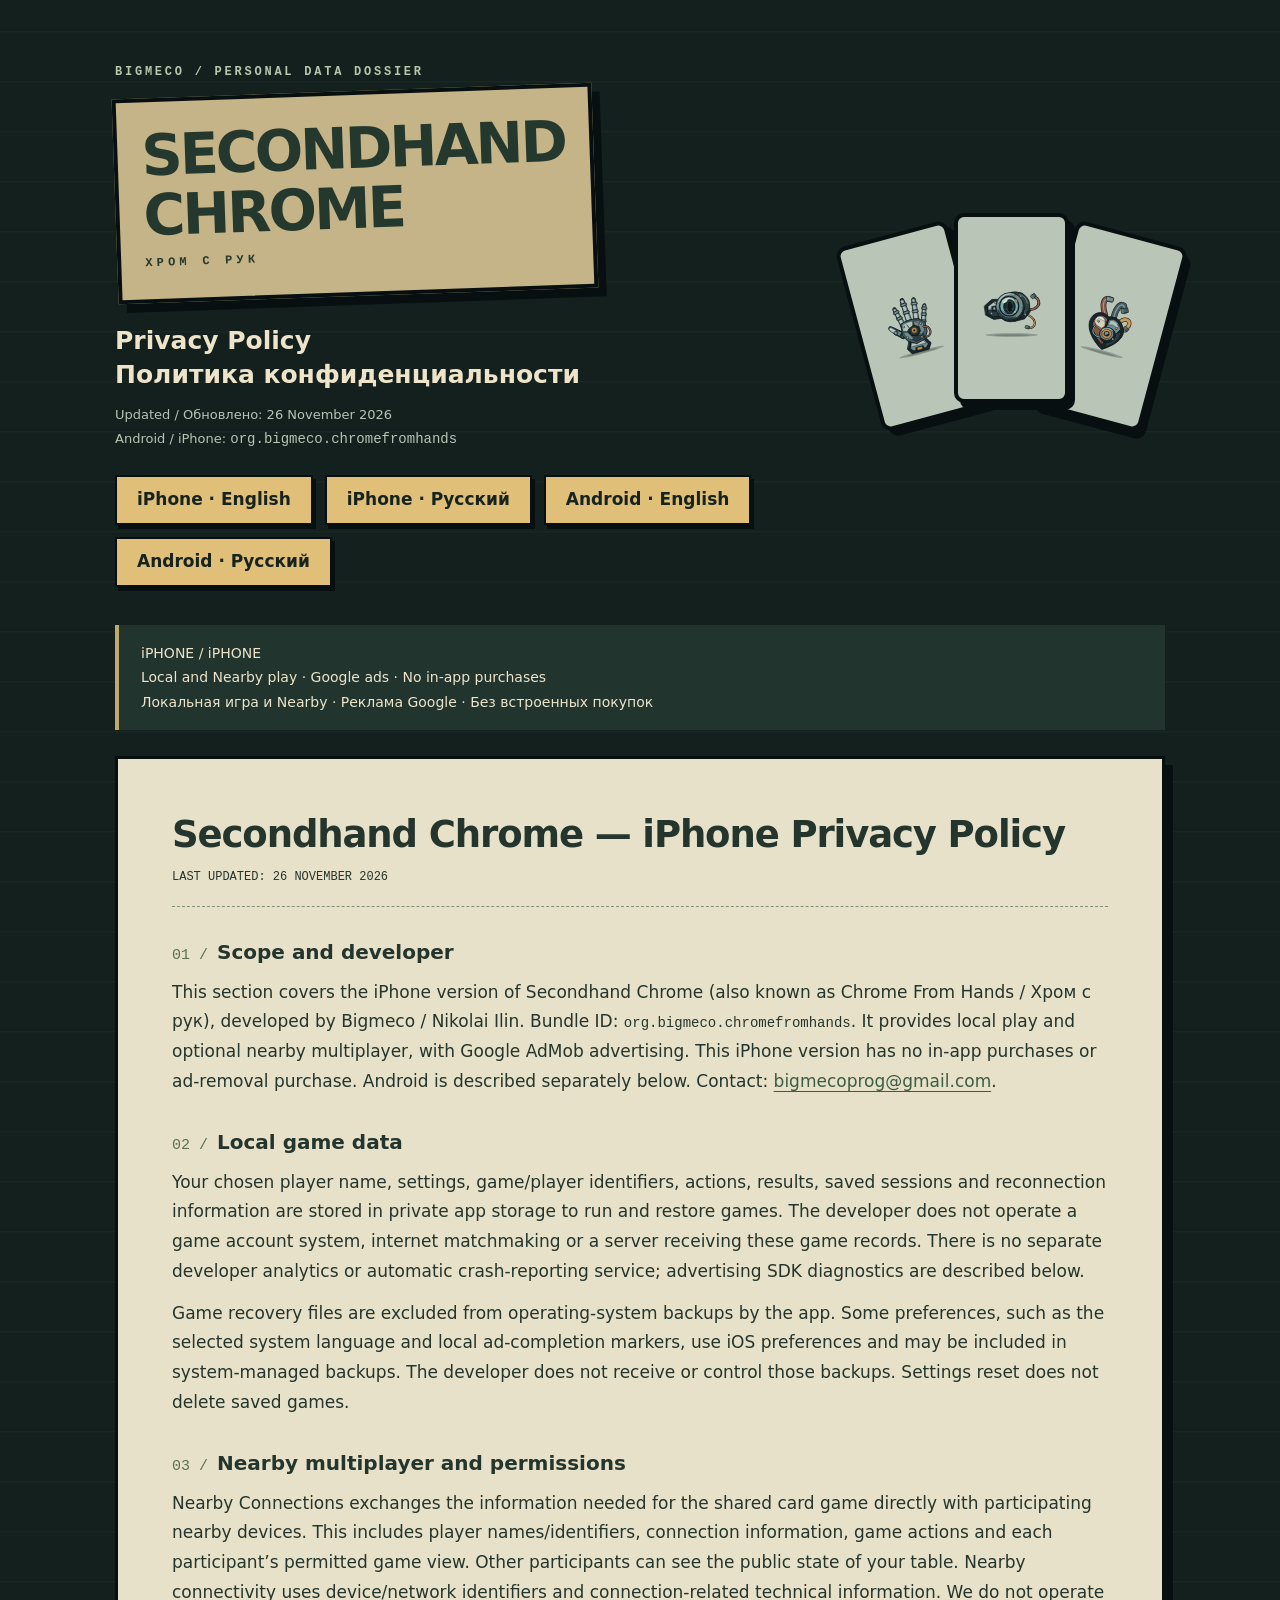
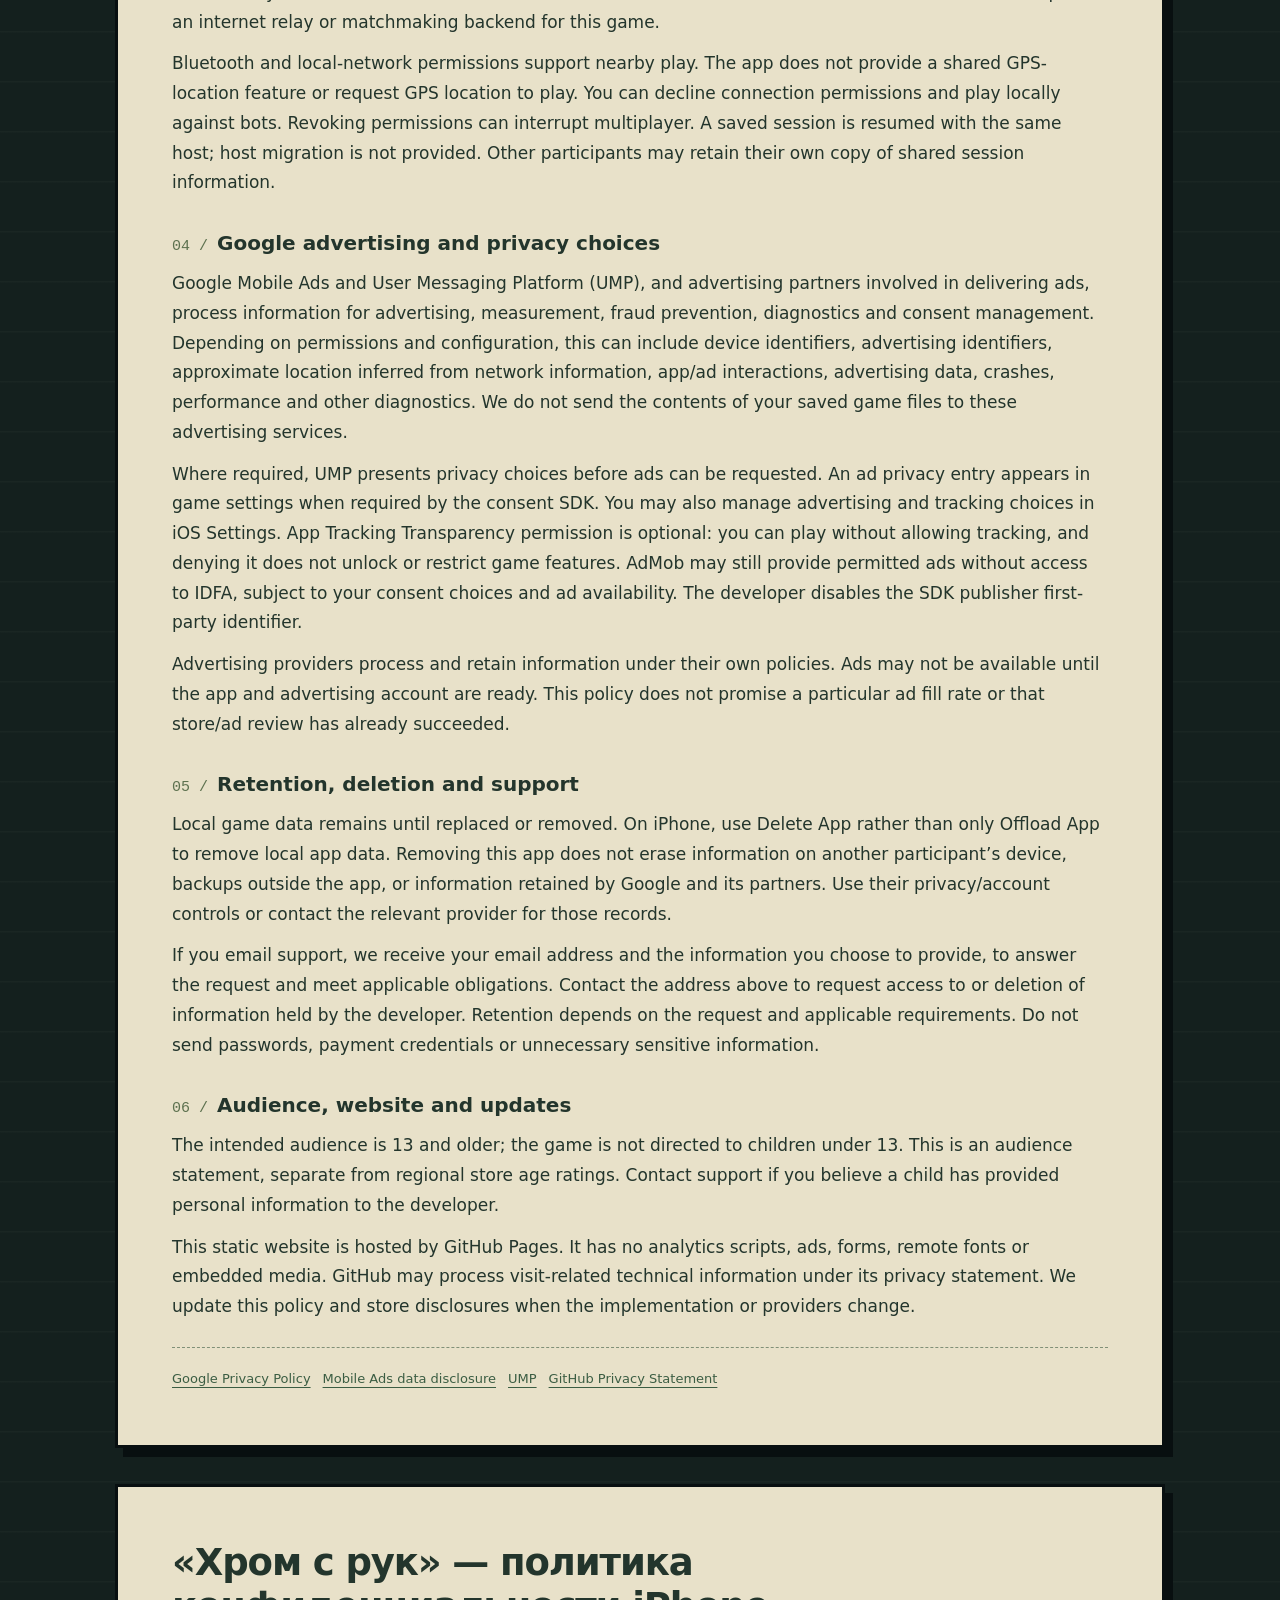
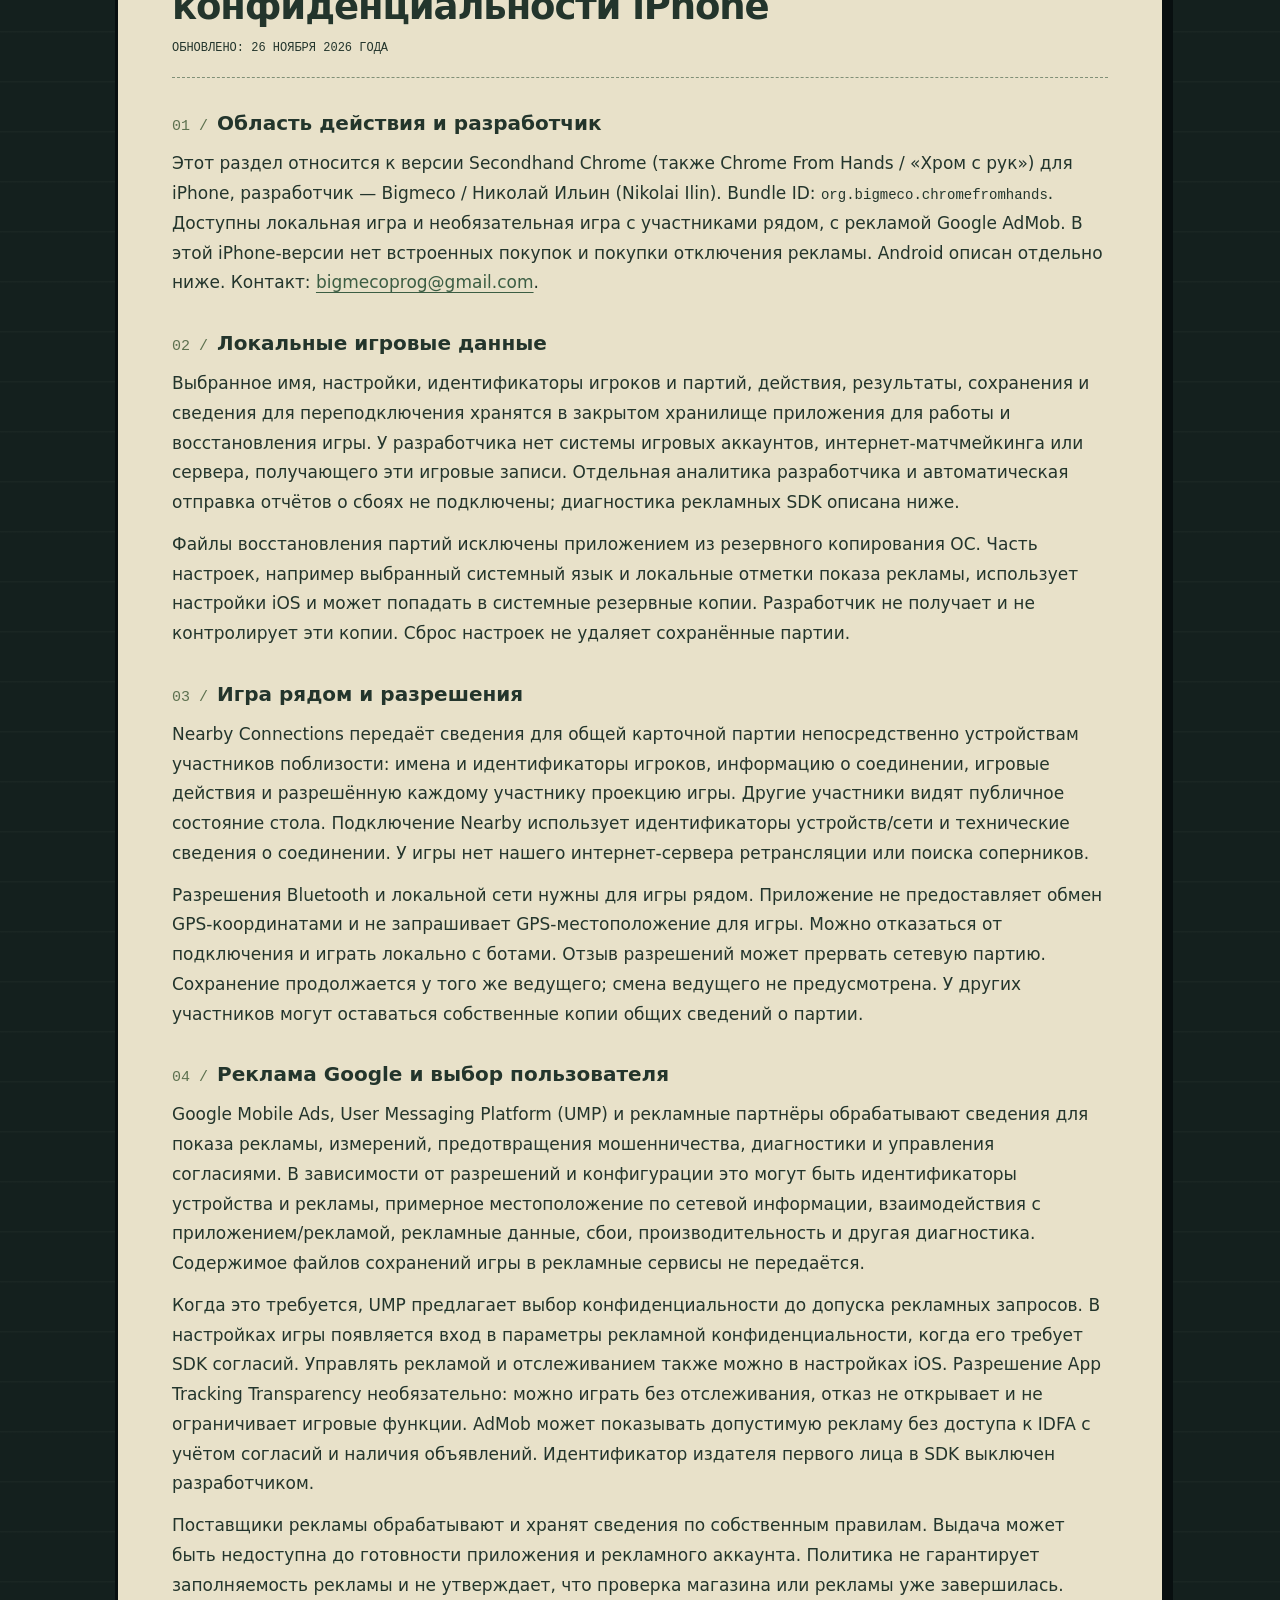
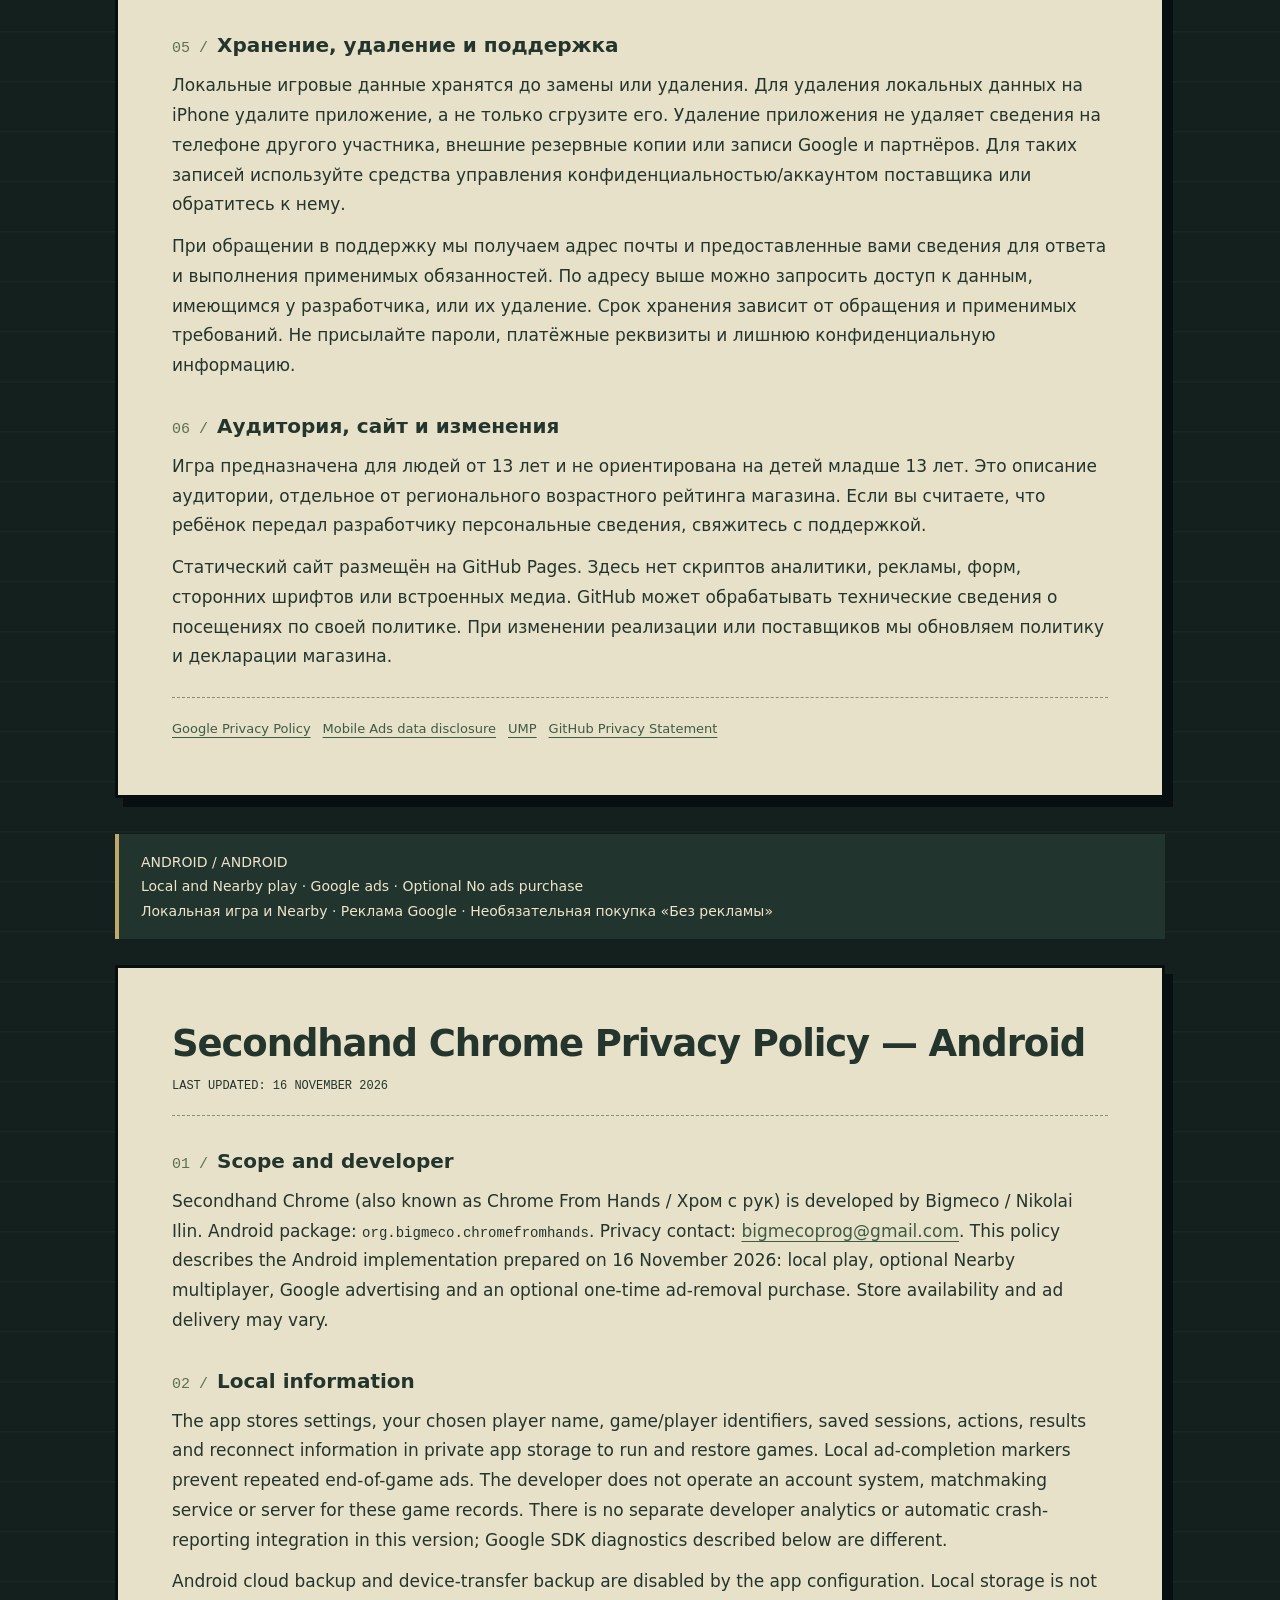
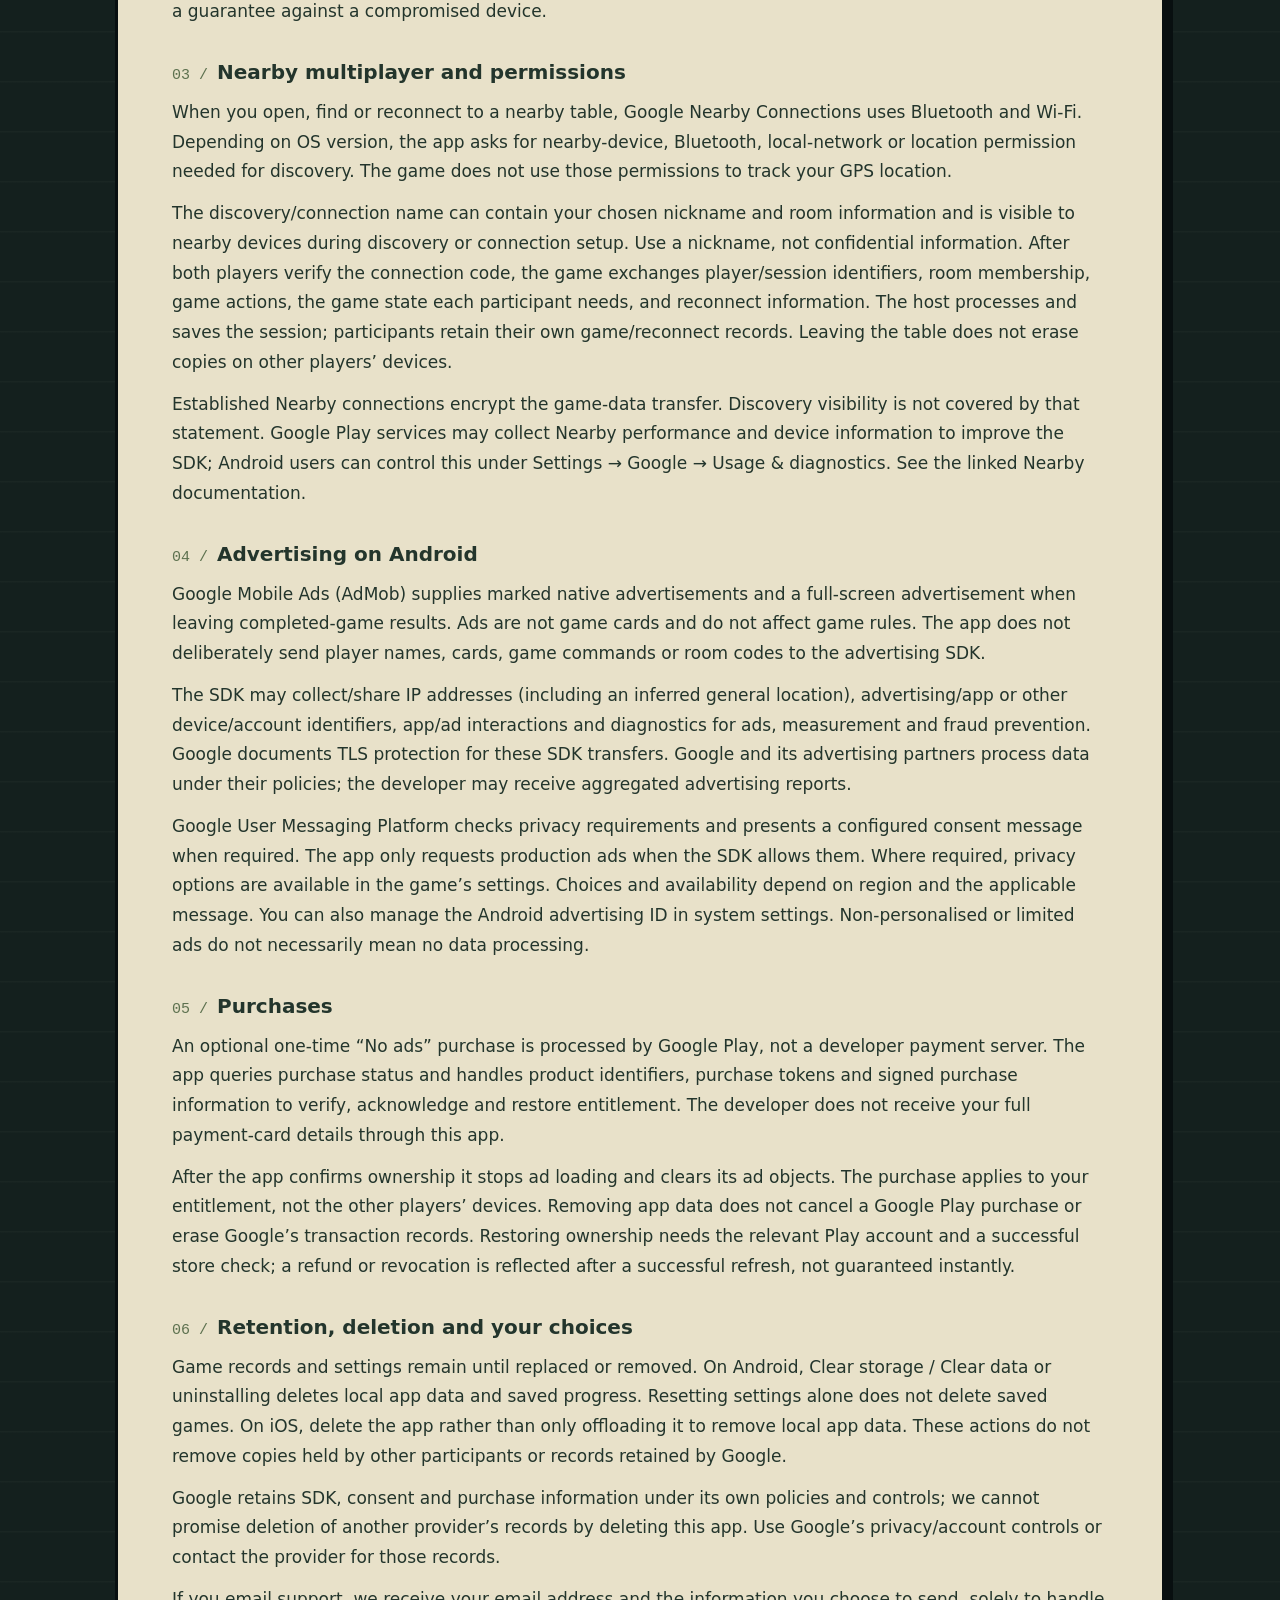
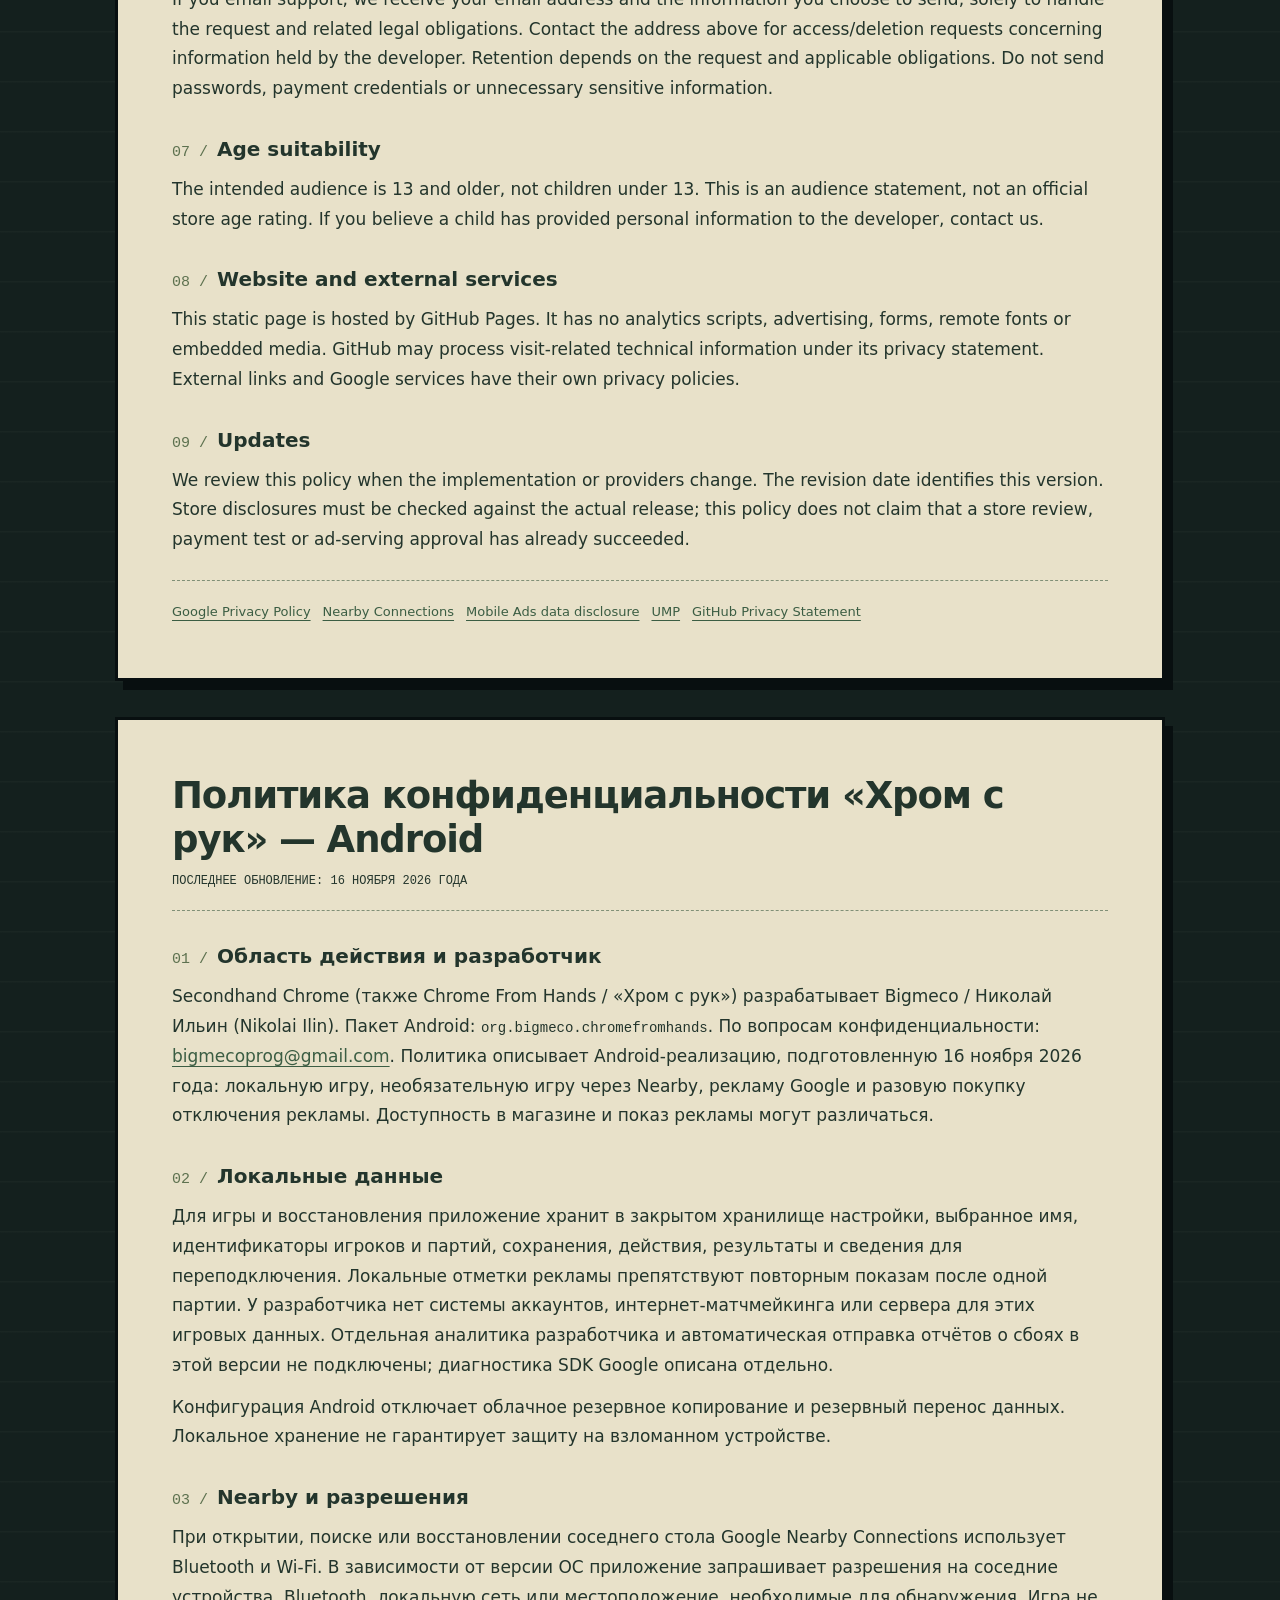
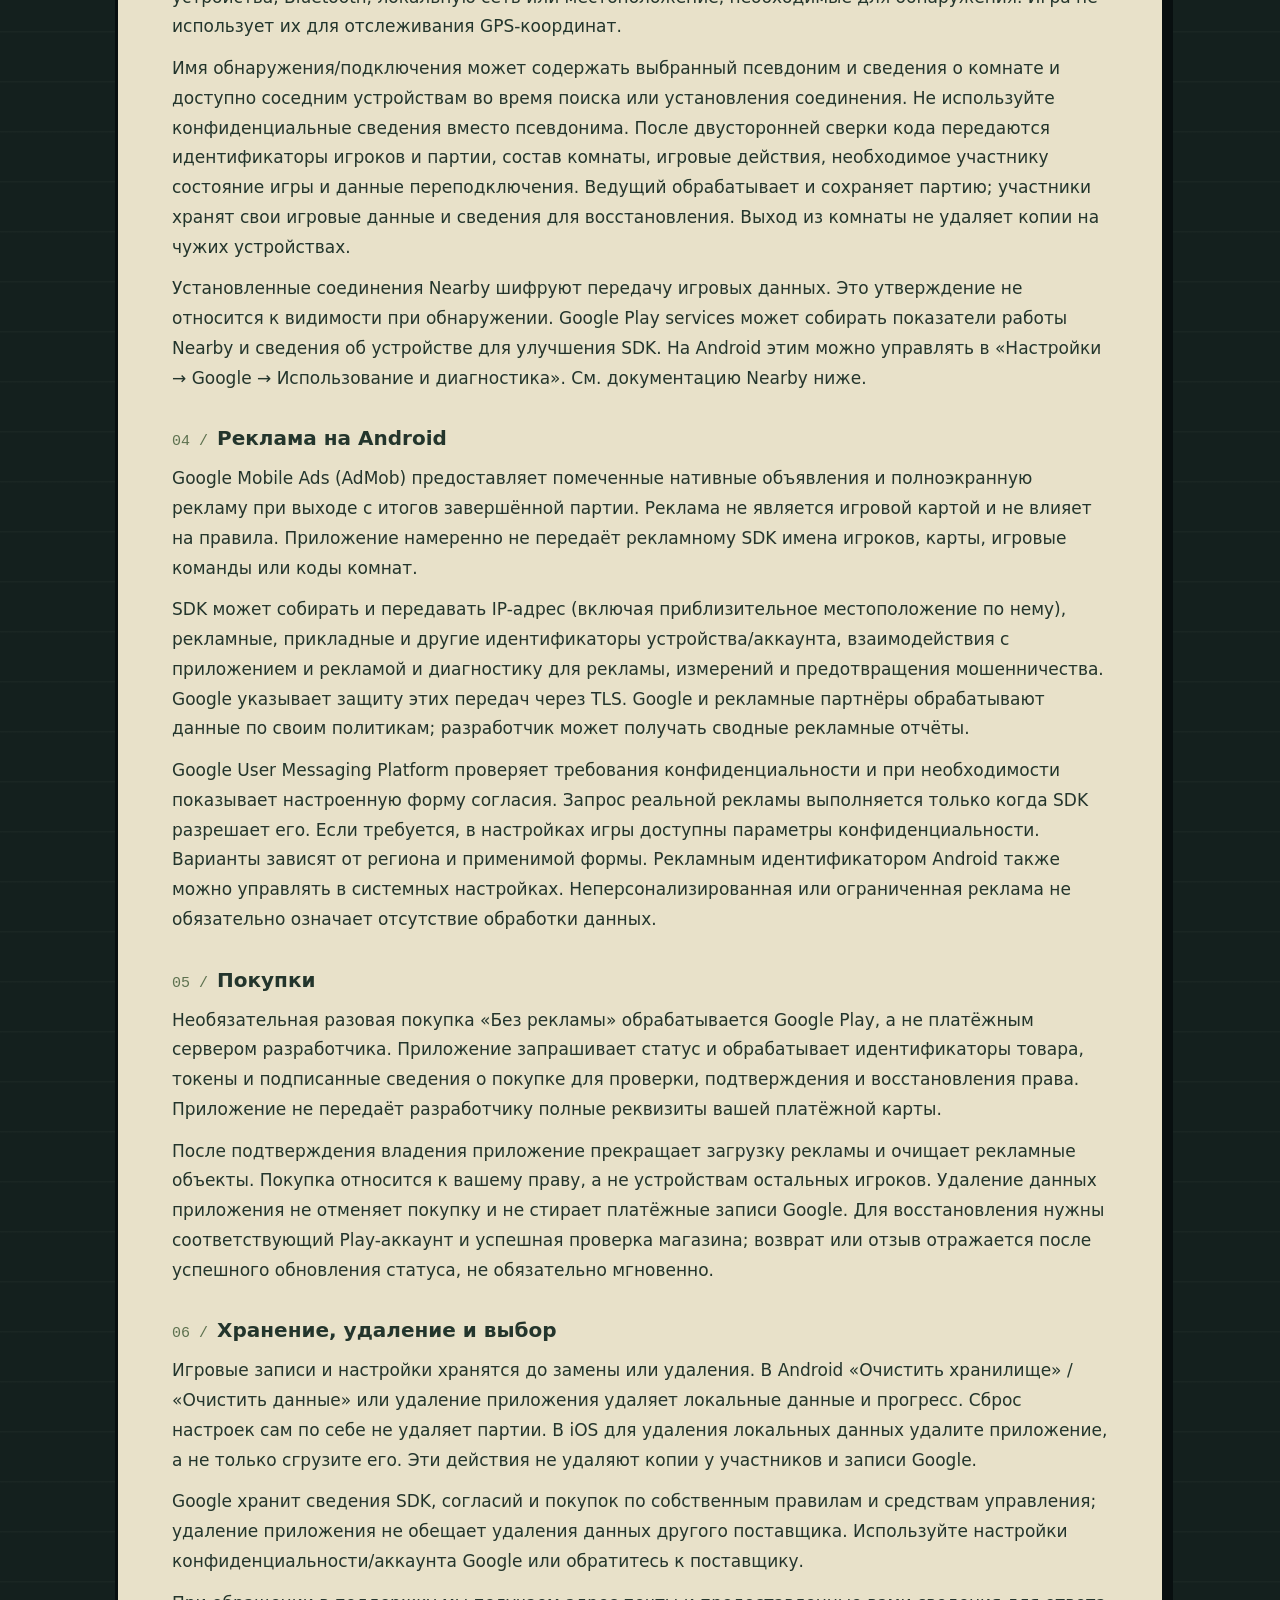
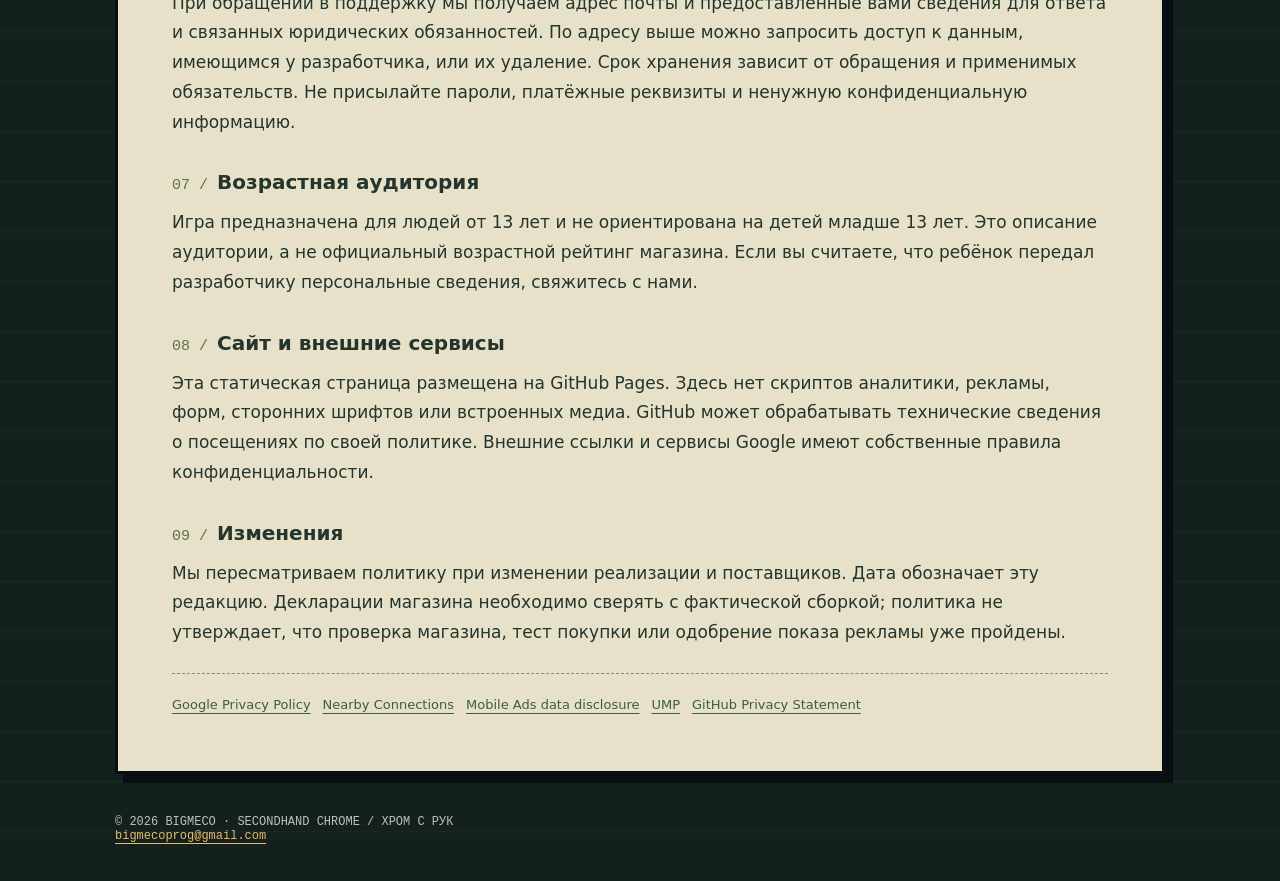
==== commit f53285fb: "Add iPhone privacy policy for Secondhand Chrome ads without IAP" ====
--- a/chrome-from-hands/index.html
+++ b/chrome-from-hands/index.html
@@ -1 +1 @@
-<!doctype html><html lang="en"><meta charset="utf-8"><meta name="viewport" content="width=device-width, initial-scale=1"><title>Secondhand Chrome · Privacy Policy</title><meta name="description" content="Privacy policy for Chrome From Hands / Хром с рук by Bigmeco. Local and Nearby play, Google ads, purchases and privacy choices."><style>*{box-sizing:border-box}html{scroll-behavior:smooth}body{margin:0;background:#14201e;color:#ede4c9;font:17px/1.75 system-ui,sans-serif;background-image:repeating-linear-gradient(0deg,transparent 0 48px,#b8c6b209 49px 50px)}a{color:#e7bd69;text-underline-offset:4px}a:focus-visible{outline:3px solid #e7bd69;outline-offset:5px}header,main,footer{width:min(1050px,calc(100% - 40px));margin:auto}header{padding:65px 0 38px;display:grid;grid-template-columns:1fr 290px;gap:24px;align-items:center}.kicker{font:700 12px monospace;letter-spacing:.23em;color:#b8c7ad}.sign{display:inline-block;background:#c4b487;color:#25382d;border:4px solid #080f10;box-shadow:8px 9px 0 #080f10;transform:rotate(-2deg);padding:24px;margin:12px 0 28px}.sign strong{font-size:clamp(30px,5vw,57px);line-height:1.05;letter-spacing:-.05em;display:block}.sign span{font:700 12px monospace;letter-spacing:.35em}h1{font-size:25px;line-height:1.35;margin:0}header p{font-size:13px;color:#b9c3b5}.art{display:flex;align-items:center;height:230px}.art img{width:115px;height:190px;background:#b9c5b6;border:4px solid #080f10;border-radius:10px;padding:12px;box-shadow:6px 7px #080f10;margin-left:-18px}.art img:first-child{transform:rotate(-15deg)}.art img:nth-child(2){transform:translateY(-18px);z-index:1}.art img:last-child{transform:rotate(15deg)}nav{display:flex;gap:12px;margin-top:24px}nav a{background:#e0bf78;color:#17231e;border:2px solid #080f10;box-shadow:3px 4px #080f10;padding:8px 20px;text-decoration:none;font-weight:750;min-height:46px}.notice{border-left:4px solid #c0a96c;background:#22342e;padding:16px 22px;margin-bottom:26px;font-size:14px}article{background:#e8e1c9;color:#23352c;padding:clamp(24px,5vw,54px);border:3px solid #080f10;box-shadow:8px 9px #080f10;margin:0 0 36px;scroll-margin-top:24px;counter-reset:sec}article a{color:#3b5d43}h2{font-size:clamp(25px,4vw,37px);line-height:1.2;margin:0 0 12px;letter-spacing:-.03em}h3{font-size:20px;line-height:1.35;margin:32px 0 12px}h3:before{counter-increment:sec;content:counter(sec,decimal-leading-zero) ' / ';font:15px monospace;color:#5d714f}p{margin:12px 0}.date{font:12px monospace;text-transform:uppercase;border-bottom:1px dashed #809077;padding-bottom:22px}code{overflow-wrap:anywhere;font-size:14px}.links{margin:25px 0 0;padding-top:20px;border-top:1px dashed #809077;display:flex;gap:12px;flex-wrap:wrap;font-size:13px}footer{padding:5px 0 38px;font:12px monospace;color:#b9c3b5}.skip{position:absolute;top:-100px}.skip:focus{top:10px;background:#14201e;padding:12px;z-index:9}@media(max-width:700px){header{grid-template-columns:1fr;padding-top:28px;gap:0}.art{display:none}header,main,footer{width:calc(100% - 30px)}.sign{padding:20px;max-width:95%}.sign strong{font-size:36px}article{padding:25px 22px;box-shadow:5px 6px #080f10}body{font-size:16px}h1{font-size:22px}.notice{padding:15px}nav{margin-bottom:4px}}@media(prefers-reduced-motion:reduce){html{scroll-behavior:auto}}@media print{body,article{background:white;color:black}header{display:block}.art,nav,.skip,.notice{display:none}.sign{transform:none;box-shadow:none;background:white}article{box-shadow:none;border:0;padding:0}a{color:black}}</style><body><a class="skip" href="#en">Skip to policy / К политике</a><header><div><div class="kicker">BIGMECO / PERSONAL DATA DOSSIER</div><div class="sign"><strong>SECONDHAND<br>CHROME</strong><span>ХРОМ С РУК</span></div><h1>Privacy Policy<br><span lang="ru">Политика конфиденциальности</span></h1><p>Updated / Обновлено: 16 November 2026<br>Android: <code>org.bigmeco.chromefromhands</code></p><nav aria-label="Languages"><a href="#en" lang="en">English</a><a href="#ru" lang="ru">Русский</a></nav></div><div class="art" aria-hidden="true"><img src="assets/black_eyed.svg" alt=""><img src="assets/blue.svg" alt=""><img src="assets/red.svg" alt=""></div></header><main><aside class="notice">ANDROID / ANDROID<br>Local and Nearby play · Google ads · Optional No ads purchase<br><span lang="ru">Локальная игра и Nearby · Реклама Google · Необязательная покупка «Без рекламы»</span></aside><article id="en" lang="en"><h2>Secondhand Chrome Privacy Policy</h2><p class="date">Last updated: 16 November 2026</p><section><h3>Scope and developer</h3><p>Secondhand Chrome (also known as Chrome From Hands / Хром с рук) is developed by Bigmeco / Nikolai Ilin. Android package: <code>org.bigmeco.chromefromhands</code>. Privacy contact: <a href="mailto:bigmecoprog@gmail.com">bigmecoprog@gmail.com</a>. This policy describes the Android implementation prepared on 16 November 2026: local play, optional Nearby multiplayer, Google advertising and an optional one-time ad-removal purchase. Store availability and ad delivery may vary. The current iOS implementation has Nearby play but no advertising or purchase SDK.</p></section><section><h3>Local information</h3><p>The app stores settings, your chosen player name, game/player identifiers, saved sessions, actions, results and reconnect information in private app storage to run and restore games. Local ad-completion markers prevent repeated end-of-game ads. The developer does not operate an account system, matchmaking service or server for these game records. There is no separate developer analytics or automatic crash-reporting integration in this version; Google SDK diagnostics described below are different.</p><p>Android cloud backup and device-transfer backup are disabled by the app configuration. Local storage is not a guarantee against a compromised device.</p></section><section><h3>Nearby multiplayer and permissions</h3><p>When you open, find or reconnect to a nearby table, Google Nearby Connections uses Bluetooth and Wi-Fi. Depending on OS version, the app asks for nearby-device, Bluetooth, local-network or location permission needed for discovery. The game does not use those permissions to track your GPS location.</p><p>The discovery/connection name can contain your chosen nickname and room information and is visible to nearby devices during discovery or connection setup. Use a nickname, not confidential information. After both players verify the connection code, the game exchanges player/session identifiers, room membership, game actions, the game state each participant needs, and reconnect information. The host processes and saves the session; participants retain their own game/reconnect records. Leaving the table does not erase copies on other players’ devices.</p><p>Established Nearby connections encrypt the game-data transfer. Discovery visibility is not covered by that statement. Google Play services may collect Nearby performance and device information to improve the SDK; Android users can control this under Settings → Google → Usage & diagnostics. See the linked Nearby documentation.</p></section><section><h3>Advertising on Android</h3><p>Google Mobile Ads (AdMob) supplies marked native advertisements and a full-screen advertisement when leaving completed-game results. Ads are not game cards and do not affect game rules. The app does not deliberately send player names, cards, game commands or room codes to the advertising SDK.</p><p>The SDK may collect/share IP addresses (including an inferred general location), advertising/app or other device/account identifiers, app/ad interactions and diagnostics for ads, measurement and fraud prevention. Google documents TLS protection for these SDK transfers. Google and its advertising partners process data under their policies; the developer may receive aggregated advertising reports.</p><p>Google User Messaging Platform checks privacy requirements and presents a configured consent message when required. The app only requests production ads when the SDK allows them. Where required, privacy options are available in the game’s settings. Choices and availability depend on region and the applicable message. You can also manage the Android advertising ID in system settings. Non-personalised or limited ads do not necessarily mean no data processing.</p></section><section><h3>Purchases</h3><p>An optional one-time “No ads” purchase is processed by Google Play, not a developer payment server. The app queries purchase status and handles product identifiers, purchase tokens and signed purchase information to verify, acknowledge and restore entitlement. The developer does not receive your full payment-card details through this app.</p><p>After the app confirms ownership it stops ad loading and clears its ad objects. The purchase applies to your entitlement, not the other players’ devices. Removing app data does not cancel a Google Play purchase or erase Google’s transaction records. Restoring ownership needs the relevant Play account and a successful store check; a refund or revocation is reflected after a successful refresh, not guaranteed instantly.</p></section><section><h3>Retention, deletion and your choices</h3><p>Game records and settings remain until replaced or removed. On Android, Clear storage / Clear data or uninstalling deletes local app data and saved progress. Resetting settings alone does not delete saved games. On iOS, delete the app rather than only offloading it to remove local app data. These actions do not remove copies held by other participants or records retained by Google.</p><p>Google retains SDK, consent and purchase information under its own policies and controls; we cannot promise deletion of another provider’s records by deleting this app. Use Google’s privacy/account controls or contact the provider for those records.</p><p>If you email support, we receive your email address and the information you choose to send, solely to handle the request and related legal obligations. Contact the address above for access/deletion requests concerning information held by the developer. Retention depends on the request and applicable obligations. Do not send passwords, payment credentials or unnecessary sensitive information.</p></section><section><h3>Age suitability</h3><p>The intended audience is 13 and older, not children under 13. This is an audience statement, not an official store age rating. If you believe a child has provided personal information to the developer, contact us.</p></section><section><h3>Website and external services</h3><p>This static page is hosted by GitHub Pages. It has no analytics scripts, advertising, forms, remote fonts or embedded media. GitHub may process visit-related technical information under its privacy statement. External links and Google services have their own privacy policies.</p></section><section><h3>Updates</h3><p>We review this policy when the implementation or providers change. The revision date identifies this version. Store disclosures must be checked against the actual release; this policy does not claim that a store review, payment test or ad-serving approval has already succeeded.</p></section><div class="links"><a href="https://policies.google.com/privacy">Google Privacy Policy</a><a href="https://developers.google.com/nearby/connections/overview">Nearby Connections</a><a href="https://developers.google.com/admob/android/privacy/play-data-disclosure">Mobile Ads data disclosure</a><a href="https://developers.google.com/admob/android/privacy">UMP</a><a href="https://docs.github.com/en/site-policy/privacy-policies/github-general-privacy-statement">GitHub Privacy Statement</a></div></article><article id="ru" lang="ru"><h2>Политика конфиденциальности «Хром с рук»</h2><p class="date">Последнее обновление: 16 ноября 2026 года</p><section><h3>Область действия и разработчик</h3><p>Secondhand Chrome (также Chrome From Hands / «Хром с рук») разрабатывает Bigmeco / Николай Ильин (Nikolai Ilin). Пакет Android: <code>org.bigmeco.chromefromhands</code>. По вопросам конфиденциальности: <a href="mailto:bigmecoprog@gmail.com">bigmecoprog@gmail.com</a>. Политика описывает Android-реализацию, подготовленную 16 ноября 2026 года: локальную игру, необязательную игру через Nearby, рекламу Google и разовую покупку отключения рекламы. Доступность в магазине и показ рекламы могут различаться. В текущей iOS-реализации есть Nearby, но рекламный SDK и SDK покупок не подключены.</p></section><section><h3>Локальные данные</h3><p>Для игры и восстановления приложение хранит в закрытом хранилище настройки, выбранное имя, идентификаторы игроков и партий, сохранения, действия, результаты и сведения для переподключения. Локальные отметки рекламы препятствуют повторным показам после одной партии. У разработчика нет системы аккаунтов, интернет-матчмейкинга или сервера для этих игровых данных. Отдельная аналитика разработчика и автоматическая отправка отчётов о сбоях в этой версии не подключены; диагностика SDK Google описана отдельно.</p><p>Конфигурация Android отключает облачное резервное копирование и резервный перенос данных. Локальное хранение не гарантирует защиту на взломанном устройстве.</p></section><section><h3>Nearby и разрешения</h3><p>При открытии, поиске или восстановлении соседнего стола Google Nearby Connections использует Bluetooth и Wi-Fi. В зависимости от версии ОС приложение запрашивает разрешения на соседние устройства, Bluetooth, локальную сеть или местоположение, необходимые для обнаружения. Игра не использует их для отслеживания GPS-координат.</p><p>Имя обнаружения/подключения может содержать выбранный псевдоним и сведения о комнате и доступно соседним устройствам во время поиска или установления соединения. Не используйте конфиденциальные сведения вместо псевдонима. После двусторонней сверки кода передаются идентификаторы игроков и партии, состав комнаты, игровые действия, необходимое участнику состояние игры и данные переподключения. Ведущий обрабатывает и сохраняет партию; участники хранят свои игровые данные и сведения для восстановления. Выход из комнаты не удаляет копии на чужих устройствах.</p><p>Установленные соединения Nearby шифруют передачу игровых данных. Это утверждение не относится к видимости при обнаружении. Google Play services может собирать показатели работы Nearby и сведения об устройстве для улучшения SDK. На Android этим можно управлять в «Настройки → Google → Использование и диагностика». См. документацию Nearby ниже.</p></section><section><h3>Реклама на Android</h3><p>Google Mobile Ads (AdMob) предоставляет помеченные нативные объявления и полноэкранную рекламу при выходе с итогов завершённой партии. Реклама не является игровой картой и не влияет на правила. Приложение намеренно не передаёт рекламному SDK имена игроков, карты, игровые команды или коды комнат.</p><p>SDK может собирать и передавать IP-адрес (включая приблизительное местоположение по нему), рекламные, прикладные и другие идентификаторы устройства/аккаунта, взаимодействия с приложением и рекламой и диагностику для рекламы, измерений и предотвращения мошенничества. Google указывает защиту этих передач через TLS. Google и рекламные партнёры обрабатывают данные по своим политикам; разработчик может получать сводные рекламные отчёты.</p><p>Google User Messaging Platform проверяет требования конфиденциальности и при необходимости показывает настроенную форму согласия. Запрос реальной рекламы выполняется только когда SDK разрешает его. Если требуется, в настройках игры доступны параметры конфиденциальности. Варианты зависят от региона и применимой формы. Рекламным идентификатором Android также можно управлять в системных настройках. Неперсонализированная или ограниченная реклама не обязательно означает отсутствие обработки данных.</p></section><section><h3>Покупки</h3><p>Необязательная разовая покупка «Без рекламы» обрабатывается Google Play, а не платёжным сервером разработчика. Приложение запрашивает статус и обрабатывает идентификаторы товара, токены и подписанные сведения о покупке для проверки, подтверждения и восстановления права. Приложение не передаёт разработчику полные реквизиты вашей платёжной карты.</p><p>После подтверждения владения приложение прекращает загрузку рекламы и очищает рекламные объекты. Покупка относится к вашему праву, а не устройствам остальных игроков. Удаление данных приложения не отменяет покупку и не стирает платёжные записи Google. Для восстановления нужны соответствующий Play-аккаунт и успешная проверка магазина; возврат или отзыв отражается после успешного обновления статуса, не обязательно мгновенно.</p></section><section><h3>Хранение, удаление и выбор</h3><p>Игровые записи и настройки хранятся до замены или удаления. В Android «Очистить хранилище» / «Очистить данные» или удаление приложения удаляет локальные данные и прогресс. Сброс настроек сам по себе не удаляет партии. В iOS для удаления локальных данных удалите приложение, а не только сгрузите его. Эти действия не удаляют копии у участников и записи Google.</p><p>Google хранит сведения SDK, согласий и покупок по собственным правилам и средствам управления; удаление приложения не обещает удаления данных другого поставщика. Используйте настройки конфиденциальности/аккаунта Google или обратитесь к поставщику.</p><p>При обращении в поддержку мы получаем адрес почты и предоставленные вами сведения для ответа и связанных юридических обязанностей. По адресу выше можно запросить доступ к данным, имеющимся у разработчика, или их удаление. Срок хранения зависит от обращения и применимых обязательств. Не присылайте пароли, платёжные реквизиты и ненужную конфиденциальную информацию.</p></section><section><h3>Возрастная аудитория</h3><p>Игра предназначена для людей от 13 лет и не ориентирована на детей младше 13 лет. Это описание аудитории, а не официальный возрастной рейтинг магазина. Если вы считаете, что ребёнок передал разработчику персональные сведения, свяжитесь с нами.</p></section><section><h3>Сайт и внешние сервисы</h3><p>Эта статическая страница размещена на GitHub Pages. Здесь нет скриптов аналитики, рекламы, форм, сторонних шрифтов или встроенных медиа. GitHub может обрабатывать технические сведения о посещениях по своей политике. Внешние ссылки и сервисы Google имеют собственные правила конфиденциальности.</p></section><section><h3>Изменения</h3><p>Мы пересматриваем политику при изменении реализации и поставщиков. Дата обозначает эту редакцию. Декларации магазина необходимо сверять с фактической сборкой; политика не утверждает, что проверка магазина, тест покупки или одобрение показа рекламы уже пройдены.</p></section><div class="links"><a href="https://policies.google.com/privacy">Google Privacy Policy</a><a href="https://developers.google.com/nearby/connections/overview">Nearby Connections</a><a href="https://developers.google.com/admob/android/privacy/play-data-disclosure">Mobile Ads data disclosure</a><a href="https://developers.google.com/admob/android/privacy">UMP</a><a href="https://docs.github.com/en/site-policy/privacy-policies/github-general-privacy-statement">GitHub Privacy Statement</a></div></article></main><footer>© 2026 BIGMECO · SECONDHAND CHROME / ХРОМ С РУК<br><a href="mailto:bigmecoprog@gmail.com">bigmecoprog@gmail.com</a></footer></body></html>+<!doctype html><html lang="en"><meta charset="utf-8"><meta name="viewport" content="width=device-width, initial-scale=1"><title>Secondhand Chrome · Privacy Policy</title><meta name="description" content="Privacy policy for Chrome From Hands / Хром с рук by Bigmeco. Local and Nearby play, Google ads, purchases and privacy choices."><style>*{box-sizing:border-box}html{scroll-behavior:smooth}body{margin:0;background:#14201e;color:#ede4c9;font:17px/1.75 system-ui,sans-serif;background-image:repeating-linear-gradient(0deg,transparent 0 48px,#b8c6b209 49px 50px)}a{color:#e7bd69;text-underline-offset:4px}a:focus-visible{outline:3px solid #e7bd69;outline-offset:5px}header,main,footer{width:min(1050px,calc(100% - 40px));margin:auto}header{padding:65px 0 38px;display:grid;grid-template-columns:1fr 290px;gap:24px;align-items:center}.kicker{font:700 12px monospace;letter-spacing:.23em;color:#b8c7ad}.sign{display:inline-block;background:#c4b487;color:#25382d;border:4px solid #080f10;box-shadow:8px 9px 0 #080f10;transform:rotate(-2deg);padding:24px;margin:12px 0 28px}.sign strong{font-size:clamp(30px,5vw,57px);line-height:1.05;letter-spacing:-.05em;display:block}.sign span{font:700 12px monospace;letter-spacing:.35em}h1{font-size:25px;line-height:1.35;margin:0}header p{font-size:13px;color:#b9c3b5}.art{display:flex;align-items:center;height:230px}.art img{width:115px;height:190px;background:#b9c5b6;border:4px solid #080f10;border-radius:10px;padding:12px;box-shadow:6px 7px #080f10;margin-left:-18px}.art img:first-child{transform:rotate(-15deg)}.art img:nth-child(2){transform:translateY(-18px);z-index:1}.art img:last-child{transform:rotate(15deg)}nav{display:flex;gap:12px;margin-top:24px}nav a{background:#e0bf78;color:#17231e;border:2px solid #080f10;box-shadow:3px 4px #080f10;padding:8px 20px;text-decoration:none;font-weight:750;min-height:46px}.notice{border-left:4px solid #c0a96c;background:#22342e;padding:16px 22px;margin-bottom:26px;font-size:14px}article{background:#e8e1c9;color:#23352c;padding:clamp(24px,5vw,54px);border:3px solid #080f10;box-shadow:8px 9px #080f10;margin:0 0 36px;scroll-margin-top:24px;counter-reset:sec}article a{color:#3b5d43}h2{font-size:clamp(25px,4vw,37px);line-height:1.2;margin:0 0 12px;letter-spacing:-.03em}h3{font-size:20px;line-height:1.35;margin:32px 0 12px}h3:before{counter-increment:sec;content:counter(sec,decimal-leading-zero) ' / ';font:15px monospace;color:#5d714f}p{margin:12px 0}.date{font:12px monospace;text-transform:uppercase;border-bottom:1px dashed #809077;padding-bottom:22px}code{overflow-wrap:anywhere;font-size:14px}.links{margin:25px 0 0;padding-top:20px;border-top:1px dashed #809077;display:flex;gap:12px;flex-wrap:wrap;font-size:13px}footer{padding:5px 0 38px;font:12px monospace;color:#b9c3b5}.skip{position:absolute;top:-100px}.skip:focus{top:10px;background:#14201e;padding:12px;z-index:9}@media(max-width:700px){header{grid-template-columns:1fr;padding-top:28px;gap:0}.art{display:none}header,main,footer{width:calc(100% - 30px)}.sign{padding:20px;max-width:95%}.sign strong{font-size:36px}article{padding:25px 22px;box-shadow:5px 6px #080f10}body{font-size:16px}h1{font-size:22px}.notice{padding:15px}nav{margin-bottom:4px}}@media(prefers-reduced-motion:reduce){html{scroll-behavior:auto}}@media print{body,article{background:white;color:black}header{display:block}.art,nav,.skip,.notice{display:none}.sign{transform:none;box-shadow:none;background:white}article{box-shadow:none;border:0;padding:0}a{color:black}}nav{flex-wrap:wrap}body{overflow-wrap:break-word}</style><body><a class="skip" href="#ios-english">Skip to policy / К политике</a><header><div><div class="kicker">BIGMECO / PERSONAL DATA DOSSIER</div><div class="sign"><strong>SECONDHAND<br>CHROME</strong><span>ХРОМ С РУК</span></div><h1>Privacy Policy<br><span lang="ru">Политика конфиденциальности</span></h1><p>Updated / Обновлено: 26 November 2026<br>Android / iPhone: <code>org.bigmeco.chromefromhands</code></p><nav aria-label="Platform and language"><a href="#ios-english" lang="en">iPhone · English</a><a href="#ios-russian" lang="ru">iPhone · Русский</a><a href="#en" lang="en">Android · English</a><a href="#ru" lang="ru">Android · Русский</a></nav></div><div class="art" aria-hidden="true"><img src="assets/black_eyed.svg" alt=""><img src="assets/blue.svg" alt=""><img src="assets/red.svg" alt=""></div></header><main><aside class="notice">iPHONE / iPHONE<br>Local and Nearby play · Google ads · No in-app purchases<br><span lang="ru">Локальная игра и Nearby · Реклама Google · Без встроенных покупок</span></aside><article id="ios-english" lang="en"><h2>Secondhand Chrome — iPhone Privacy Policy</h2><p class="date">Last updated: 26 November 2026</p><section><h3>Scope and developer</h3><p>This section covers the iPhone version of Secondhand Chrome (also known as Chrome From Hands / Хром с рук), developed by Bigmeco / Nikolai Ilin. Bundle ID: <code>org.bigmeco.chromefromhands</code>. It provides local play and optional nearby multiplayer, with Google AdMob advertising. This iPhone version has no in-app purchases or ad-removal purchase. Android is described separately below. Contact: <a href="mailto:bigmecoprog@gmail.com">bigmecoprog@gmail.com</a>.</p></section><section><h3>Local game data</h3><p>Your chosen player name, settings, game/player identifiers, actions, results, saved sessions and reconnection information are stored in private app storage to run and restore games. The developer does not operate a game account system, internet matchmaking or a server receiving these game records. There is no separate developer analytics or automatic crash-reporting service; advertising SDK diagnostics are described below.</p><p>Game recovery files are excluded from operating-system backups by the app. Some preferences, such as the selected system language and local ad-completion markers, use iOS preferences and may be included in system-managed backups. The developer does not receive or control those backups. Settings reset does not delete saved games.</p></section><section><h3>Nearby multiplayer and permissions</h3><p>Nearby Connections exchanges the information needed for the shared card game directly with participating nearby devices. This includes player names/identifiers, connection information, game actions and each participant’s permitted game view. Other participants can see the public state of your table. Nearby connectivity uses device/network identifiers and connection-related technical information. We do not operate an internet relay or matchmaking backend for this game.</p><p>Bluetooth and local-network permissions support nearby play. The app does not provide a shared GPS-location feature or request GPS location to play. You can decline connection permissions and play locally against bots. Revoking permissions can interrupt multiplayer. A saved session is resumed with the same host; host migration is not provided. Other participants may retain their own copy of shared session information.</p></section><section><h3>Google advertising and privacy choices</h3><p>Google Mobile Ads and User Messaging Platform (UMP), and advertising partners involved in delivering ads, process information for advertising, measurement, fraud prevention, diagnostics and consent management. Depending on permissions and configuration, this can include device identifiers, advertising identifiers, approximate location inferred from network information, app/ad interactions, advertising data, crashes, performance and other diagnostics. We do not send the contents of your saved game files to these advertising services.</p><p>Where required, UMP presents privacy choices before ads can be requested. An ad privacy entry appears in game settings when required by the consent SDK. You may also manage advertising and tracking choices in iOS Settings. App Tracking Transparency permission is optional: you can play without allowing tracking, and denying it does not unlock or restrict game features. AdMob may still provide permitted ads without access to IDFA, subject to your consent choices and ad availability. The developer disables the SDK publisher first-party identifier.</p><p>Advertising providers process and retain information under their own policies. Ads may not be available until the app and advertising account are ready. This policy does not promise a particular ad fill rate or that store/ad review has already succeeded.</p></section><section><h3>Retention, deletion and support</h3><p>Local game data remains until replaced or removed. On iPhone, use Delete App rather than only Offload App to remove local app data. Removing this app does not erase information on another participant’s device, backups outside the app, or information retained by Google and its partners. Use their privacy/account controls or contact the relevant provider for those records.</p><p>If you email support, we receive your email address and the information you choose to provide, to answer the request and meet applicable obligations. Contact the address above to request access to or deletion of information held by the developer. Retention depends on the request and applicable requirements. Do not send passwords, payment credentials or unnecessary sensitive information.</p></section><section><h3>Audience, website and updates</h3><p>The intended audience is 13 and older; the game is not directed to children under 13. This is an audience statement, separate from regional store age ratings. Contact support if you believe a child has provided personal information to the developer.</p><p>This static website is hosted by GitHub Pages. It has no analytics scripts, ads, forms, remote fonts or embedded media. GitHub may process visit-related technical information under its privacy statement. We update this policy and store disclosures when the implementation or providers change.</p><p class="links"><a href="https://policies.google.com/privacy">Google Privacy Policy</a><a href="https://developers.google.com/admob/ios/privacy/data-disclosure">Mobile Ads data disclosure</a><a href="https://developers.google.com/admob/ios/privacy">UMP</a><a href="https://docs.github.com/site-policy/privacy-policies/github-general-privacy-statement">GitHub Privacy Statement</a></p></section></article><article id="ios-russian" lang="ru"><h2>«Хром с рук» — политика конфиденциальности iPhone</h2><p class="date">Обновлено: 26 ноября 2026 года</p><section><h3>Область действия и разработчик</h3><p>Этот раздел относится к версии Secondhand Chrome (также Chrome From Hands / «Хром с рук») для iPhone, разработчик — Bigmeco / Николай Ильин (Nikolai Ilin). Bundle ID: <code>org.bigmeco.chromefromhands</code>. Доступны локальная игра и необязательная игра с участниками рядом, с рекламой Google AdMob. В этой iPhone-версии нет встроенных покупок и покупки отключения рекламы. Android описан отдельно ниже. Контакт: <a href="mailto:bigmecoprog@gmail.com">bigmecoprog@gmail.com</a>.</p></section><section><h3>Локальные игровые данные</h3><p>Выбранное имя, настройки, идентификаторы игроков и партий, действия, результаты, сохранения и сведения для переподключения хранятся в закрытом хранилище приложения для работы и восстановления игры. У разработчика нет системы игровых аккаунтов, интернет-матчмейкинга или сервера, получающего эти игровые записи. Отдельная аналитика разработчика и автоматическая отправка отчётов о сбоях не подключены; диагностика рекламных SDK описана ниже.</p><p>Файлы восстановления партий исключены приложением из резервного копирования ОС. Часть настроек, например выбранный системный язык и локальные отметки показа рекламы, использует настройки iOS и может попадать в системные резервные копии. Разработчик не получает и не контролирует эти копии. Сброс настроек не удаляет сохранённые партии.</p></section><section><h3>Игра рядом и разрешения</h3><p>Nearby Connections передаёт сведения для общей карточной партии непосредственно устройствам участников поблизости: имена и идентификаторы игроков, информацию о соединении, игровые действия и разрешённую каждому участнику проекцию игры. Другие участники видят публичное состояние стола. Подключение Nearby использует идентификаторы устройств/сети и технические сведения о соединении. У игры нет нашего интернет-сервера ретрансляции или поиска соперников.</p><p>Разрешения Bluetooth и локальной сети нужны для игры рядом. Приложение не предоставляет обмен GPS-координатами и не запрашивает GPS-местоположение для игры. Можно отказаться от подключения и играть локально с ботами. Отзыв разрешений может прервать сетевую партию. Сохранение продолжается у того же ведущего; смена ведущего не предусмотрена. У других участников могут оставаться собственные копии общих сведений о партии.</p></section><section><h3>Реклама Google и выбор пользователя</h3><p>Google Mobile Ads, User Messaging Platform (UMP) и рекламные партнёры обрабатывают сведения для показа рекламы, измерений, предотвращения мошенничества, диагностики и управления согласиями. В зависимости от разрешений и конфигурации это могут быть идентификаторы устройства и рекламы, примерное местоположение по сетевой информации, взаимодействия с приложением/рекламой, рекламные данные, сбои, производительность и другая диагностика. Содержимое файлов сохранений игры в рекламные сервисы не передаётся.</p><p>Когда это требуется, UMP предлагает выбор конфиденциальности до допуска рекламных запросов. В настройках игры появляется вход в параметры рекламной конфиденциальности, когда его требует SDK согласий. Управлять рекламой и отслеживанием также можно в настройках iOS. Разрешение App Tracking Transparency необязательно: можно играть без отслеживания, отказ не открывает и не ограничивает игровые функции. AdMob может показывать допустимую рекламу без доступа к IDFA с учётом согласий и наличия объявлений. Идентификатор издателя первого лица в SDK выключен разработчиком.</p><p>Поставщики рекламы обрабатывают и хранят сведения по собственным правилам. Выдача может быть недоступна до готовности приложения и рекламного аккаунта. Политика не гарантирует заполняемость рекламы и не утверждает, что проверка магазина или рекламы уже завершилась.</p></section><section><h3>Хранение, удаление и поддержка</h3><p>Локальные игровые данные хранятся до замены или удаления. Для удаления локальных данных на iPhone удалите приложение, а не только сгрузите его. Удаление приложения не удаляет сведения на телефоне другого участника, внешние резервные копии или записи Google и партнёров. Для таких записей используйте средства управления конфиденциальностью/аккаунтом поставщика или обратитесь к нему.</p><p>При обращении в поддержку мы получаем адрес почты и предоставленные вами сведения для ответа и выполнения применимых обязанностей. По адресу выше можно запросить доступ к данным, имеющимся у разработчика, или их удаление. Срок хранения зависит от обращения и применимых требований. Не присылайте пароли, платёжные реквизиты и лишнюю конфиденциальную информацию.</p></section><section><h3>Аудитория, сайт и изменения</h3><p>Игра предназначена для людей от 13 лет и не ориентирована на детей младше 13 лет. Это описание аудитории, отдельное от регионального возрастного рейтинга магазина. Если вы считаете, что ребёнок передал разработчику персональные сведения, свяжитесь с поддержкой.</p><p>Статический сайт размещён на GitHub Pages. Здесь нет скриптов аналитики, рекламы, форм, сторонних шрифтов или встроенных медиа. GitHub может обрабатывать технические сведения о посещениях по своей политике. При изменении реализации или поставщиков мы обновляем политику и декларации магазина.</p><p class="links"><a href="https://policies.google.com/privacy">Google Privacy Policy</a><a href="https://developers.google.com/admob/ios/privacy/data-disclosure">Mobile Ads data disclosure</a><a href="https://developers.google.com/admob/ios/privacy">UMP</a><a href="https://docs.github.com/site-policy/privacy-policies/github-general-privacy-statement">GitHub Privacy Statement</a></p></section></article><aside class="notice">ANDROID / ANDROID<br>Local and Nearby play · Google ads · Optional No ads purchase<br><span lang="ru">Локальная игра и Nearby · Реклама Google · Необязательная покупка «Без рекламы»</span></aside><article id="en" lang="en"><h2>Secondhand Chrome Privacy Policy — Android</h2><p class="date">Last updated: 16 November 2026</p><section><h3>Scope and developer</h3><p>Secondhand Chrome (also known as Chrome From Hands / Хром с рук) is developed by Bigmeco / Nikolai Ilin. Android package: <code>org.bigmeco.chromefromhands</code>. Privacy contact: <a href="mailto:bigmecoprog@gmail.com">bigmecoprog@gmail.com</a>. This policy describes the Android implementation prepared on 16 November 2026: local play, optional Nearby multiplayer, Google advertising and an optional one-time ad-removal purchase. Store availability and ad delivery may vary.</p></section><section><h3>Local information</h3><p>The app stores settings, your chosen player name, game/player identifiers, saved sessions, actions, results and reconnect information in private app storage to run and restore games. Local ad-completion markers prevent repeated end-of-game ads. The developer does not operate an account system, matchmaking service or server for these game records. There is no separate developer analytics or automatic crash-reporting integration in this version; Google SDK diagnostics described below are different.</p><p>Android cloud backup and device-transfer backup are disabled by the app configuration. Local storage is not a guarantee against a compromised device.</p></section><section><h3>Nearby multiplayer and permissions</h3><p>When you open, find or reconnect to a nearby table, Google Nearby Connections uses Bluetooth and Wi-Fi. Depending on OS version, the app asks for nearby-device, Bluetooth, local-network or location permission needed for discovery. The game does not use those permissions to track your GPS location.</p><p>The discovery/connection name can contain your chosen nickname and room information and is visible to nearby devices during discovery or connection setup. Use a nickname, not confidential information. After both players verify the connection code, the game exchanges player/session identifiers, room membership, game actions, the game state each participant needs, and reconnect information. The host processes and saves the session; participants retain their own game/reconnect records. Leaving the table does not erase copies on other players’ devices.</p><p>Established Nearby connections encrypt the game-data transfer. Discovery visibility is not covered by that statement. Google Play services may collect Nearby performance and device information to improve the SDK; Android users can control this under Settings → Google → Usage & diagnostics. See the linked Nearby documentation.</p></section><section><h3>Advertising on Android</h3><p>Google Mobile Ads (AdMob) supplies marked native advertisements and a full-screen advertisement when leaving completed-game results. Ads are not game cards and do not affect game rules. The app does not deliberately send player names, cards, game commands or room codes to the advertising SDK.</p><p>The SDK may collect/share IP addresses (including an inferred general location), advertising/app or other device/account identifiers, app/ad interactions and diagnostics for ads, measurement and fraud prevention. Google documents TLS protection for these SDK transfers. Google and its advertising partners process data under their policies; the developer may receive aggregated advertising reports.</p><p>Google User Messaging Platform checks privacy requirements and presents a configured consent message when required. The app only requests production ads when the SDK allows them. Where required, privacy options are available in the game’s settings. Choices and availability depend on region and the applicable message. You can also manage the Android advertising ID in system settings. Non-personalised or limited ads do not necessarily mean no data processing.</p></section><section><h3>Purchases</h3><p>An optional one-time “No ads” purchase is processed by Google Play, not a developer payment server. The app queries purchase status and handles product identifiers, purchase tokens and signed purchase information to verify, acknowledge and restore entitlement. The developer does not receive your full payment-card details through this app.</p><p>After the app confirms ownership it stops ad loading and clears its ad objects. The purchase applies to your entitlement, not the other players’ devices. Removing app data does not cancel a Google Play purchase or erase Google’s transaction records. Restoring ownership needs the relevant Play account and a successful store check; a refund or revocation is reflected after a successful refresh, not guaranteed instantly.</p></section><section><h3>Retention, deletion and your choices</h3><p>Game records and settings remain until replaced or removed. On Android, Clear storage / Clear data or uninstalling deletes local app data and saved progress. Resetting settings alone does not delete saved games. On iOS, delete the app rather than only offloading it to remove local app data. These actions do not remove copies held by other participants or records retained by Google.</p><p>Google retains SDK, consent and purchase information under its own policies and controls; we cannot promise deletion of another provider’s records by deleting this app. Use Google’s privacy/account controls or contact the provider for those records.</p><p>If you email support, we receive your email address and the information you choose to send, solely to handle the request and related legal obligations. Contact the address above for access/deletion requests concerning information held by the developer. Retention depends on the request and applicable obligations. Do not send passwords, payment credentials or unnecessary sensitive information.</p></section><section><h3>Age suitability</h3><p>The intended audience is 13 and older, not children under 13. This is an audience statement, not an official store age rating. If you believe a child has provided personal information to the developer, contact us.</p></section><section><h3>Website and external services</h3><p>This static page is hosted by GitHub Pages. It has no analytics scripts, advertising, forms, remote fonts or embedded media. GitHub may process visit-related technical information under its privacy statement. External links and Google services have their own privacy policies.</p></section><section><h3>Updates</h3><p>We review this policy when the implementation or providers change. The revision date identifies this version. Store disclosures must be checked against the actual release; this policy does not claim that a store review, payment test or ad-serving approval has already succeeded.</p></section><div class="links"><a href="https://policies.google.com/privacy">Google Privacy Policy</a><a href="https://developers.google.com/nearby/connections/overview">Nearby Connections</a><a href="https://developers.google.com/admob/android/privacy/play-data-disclosure">Mobile Ads data disclosure</a><a href="https://developers.google.com/admob/android/privacy">UMP</a><a href="https://docs.github.com/en/site-policy/privacy-policies/github-general-privacy-statement">GitHub Privacy Statement</a></div></article><article id="ru" lang="ru"><h2>Политика конфиденциальности «Хром с рук» — Android</h2><p class="date">Последнее обновление: 16 ноября 2026 года</p><section><h3>Область действия и разработчик</h3><p>Secondhand Chrome (также Chrome From Hands / «Хром с рук») разрабатывает Bigmeco / Николай Ильин (Nikolai Ilin). Пакет Android: <code>org.bigmeco.chromefromhands</code>. По вопросам конфиденциальности: <a href="mailto:bigmecoprog@gmail.com">bigmecoprog@gmail.com</a>. Политика описывает Android-реализацию, подготовленную 16 ноября 2026 года: локальную игру, необязательную игру через Nearby, рекламу Google и разовую покупку отключения рекламы. Доступность в магазине и показ рекламы могут различаться.</p></section><section><h3>Локальные данные</h3><p>Для игры и восстановления приложение хранит в закрытом хранилище настройки, выбранное имя, идентификаторы игроков и партий, сохранения, действия, результаты и сведения для переподключения. Локальные отметки рекламы препятствуют повторным показам после одной партии. У разработчика нет системы аккаунтов, интернет-матчмейкинга или сервера для этих игровых данных. Отдельная аналитика разработчика и автоматическая отправка отчётов о сбоях в этой версии не подключены; диагностика SDK Google описана отдельно.</p><p>Конфигурация Android отключает облачное резервное копирование и резервный перенос данных. Локальное хранение не гарантирует защиту на взломанном устройстве.</p></section><section><h3>Nearby и разрешения</h3><p>При открытии, поиске или восстановлении соседнего стола Google Nearby Connections использует Bluetooth и Wi-Fi. В зависимости от версии ОС приложение запрашивает разрешения на соседние устройства, Bluetooth, локальную сеть или местоположение, необходимые для обнаружения. Игра не использует их для отслеживания GPS-координат.</p><p>Имя обнаружения/подключения может содержать выбранный псевдоним и сведения о комнате и доступно соседним устройствам во время поиска или установления соединения. Не используйте конфиденциальные сведения вместо псевдонима. После двусторонней сверки кода передаются идентификаторы игроков и партии, состав комнаты, игровые действия, необходимое участнику состояние игры и данные переподключения. Ведущий обрабатывает и сохраняет партию; участники хранят свои игровые данные и сведения для восстановления. Выход из комнаты не удаляет копии на чужих устройствах.</p><p>Установленные соединения Nearby шифруют передачу игровых данных. Это утверждение не относится к видимости при обнаружении. Google Play services может собирать показатели работы Nearby и сведения об устройстве для улучшения SDK. На Android этим можно управлять в «Настройки → Google → Использование и диагностика». См. документацию Nearby ниже.</p></section><section><h3>Реклама на Android</h3><p>Google Mobile Ads (AdMob) предоставляет помеченные нативные объявления и полноэкранную рекламу при выходе с итогов завершённой партии. Реклама не является игровой картой и не влияет на правила. Приложение намеренно не передаёт рекламному SDK имена игроков, карты, игровые команды или коды комнат.</p><p>SDK может собирать и передавать IP-адрес (включая приблизительное местоположение по нему), рекламные, прикладные и другие идентификаторы устройства/аккаунта, взаимодействия с приложением и рекламой и диагностику для рекламы, измерений и предотвращения мошенничества. Google указывает защиту этих передач через TLS. Google и рекламные партнёры обрабатывают данные по своим политикам; разработчик может получать сводные рекламные отчёты.</p><p>Google User Messaging Platform проверяет требования конфиденциальности и при необходимости показывает настроенную форму согласия. Запрос реальной рекламы выполняется только когда SDK разрешает его. Если требуется, в настройках игры доступны параметры конфиденциальности. Варианты зависят от региона и применимой формы. Рекламным идентификатором Android также можно управлять в системных настройках. Неперсонализированная или ограниченная реклама не обязательно означает отсутствие обработки данных.</p></section><section><h3>Покупки</h3><p>Необязательная разовая покупка «Без рекламы» обрабатывается Google Play, а не платёжным сервером разработчика. Приложение запрашивает статус и обрабатывает идентификаторы товара, токены и подписанные сведения о покупке для проверки, подтверждения и восстановления права. Приложение не передаёт разработчику полные реквизиты вашей платёжной карты.</p><p>После подтверждения владения приложение прекращает загрузку рекламы и очищает рекламные объекты. Покупка относится к вашему праву, а не устройствам остальных игроков. Удаление данных приложения не отменяет покупку и не стирает платёжные записи Google. Для восстановления нужны соответствующий Play-аккаунт и успешная проверка магазина; возврат или отзыв отражается после успешного обновления статуса, не обязательно мгновенно.</p></section><section><h3>Хранение, удаление и выбор</h3><p>Игровые записи и настройки хранятся до замены или удаления. В Android «Очистить хранилище» / «Очистить данные» или удаление приложения удаляет локальные данные и прогресс. Сброс настроек сам по себе не удаляет партии. В iOS для удаления локальных данных удалите приложение, а не только сгрузите его. Эти действия не удаляют копии у участников и записи Google.</p><p>Google хранит сведения SDK, согласий и покупок по собственным правилам и средствам управления; удаление приложения не обещает удаления данных другого поставщика. Используйте настройки конфиденциальности/аккаунта Google или обратитесь к поставщику.</p><p>При обращении в поддержку мы получаем адрес почты и предоставленные вами сведения для ответа и связанных юридических обязанностей. По адресу выше можно запросить доступ к данным, имеющимся у разработчика, или их удаление. Срок хранения зависит от обращения и применимых обязательств. Не присылайте пароли, платёжные реквизиты и ненужную конфиденциальную информацию.</p></section><section><h3>Возрастная аудитория</h3><p>Игра предназначена для людей от 13 лет и не ориентирована на детей младше 13 лет. Это описание аудитории, а не официальный возрастной рейтинг магазина. Если вы считаете, что ребёнок передал разработчику персональные сведения, свяжитесь с нами.</p></section><section><h3>Сайт и внешние сервисы</h3><p>Эта статическая страница размещена на GitHub Pages. Здесь нет скриптов аналитики, рекламы, форм, сторонних шрифтов или встроенных медиа. GitHub может обрабатывать технические сведения о посещениях по своей политике. Внешние ссылки и сервисы Google имеют собственные правила конфиденциальности.</p></section><section><h3>Изменения</h3><p>Мы пересматриваем политику при изменении реализации и поставщиков. Дата обозначает эту редакцию. Декларации магазина необходимо сверять с фактической сборкой; политика не утверждает, что проверка магазина, тест покупки или одобрение показа рекламы уже пройдены.</p></section><div class="links"><a href="https://policies.google.com/privacy">Google Privacy Policy</a><a href="https://developers.google.com/nearby/connections/overview">Nearby Connections</a><a href="https://developers.google.com/admob/android/privacy/play-data-disclosure">Mobile Ads data disclosure</a><a href="https://developers.google.com/admob/android/privacy">UMP</a><a href="https://docs.github.com/en/site-policy/privacy-policies/github-general-privacy-statement">GitHub Privacy Statement</a></div></article></main><footer>© 2026 BIGMECO · SECONDHAND CHROME / ХРОМ С РУК<br><a href="mailto:bigmecoprog@gmail.com">bigmecoprog@gmail.com</a></footer></body></html>
